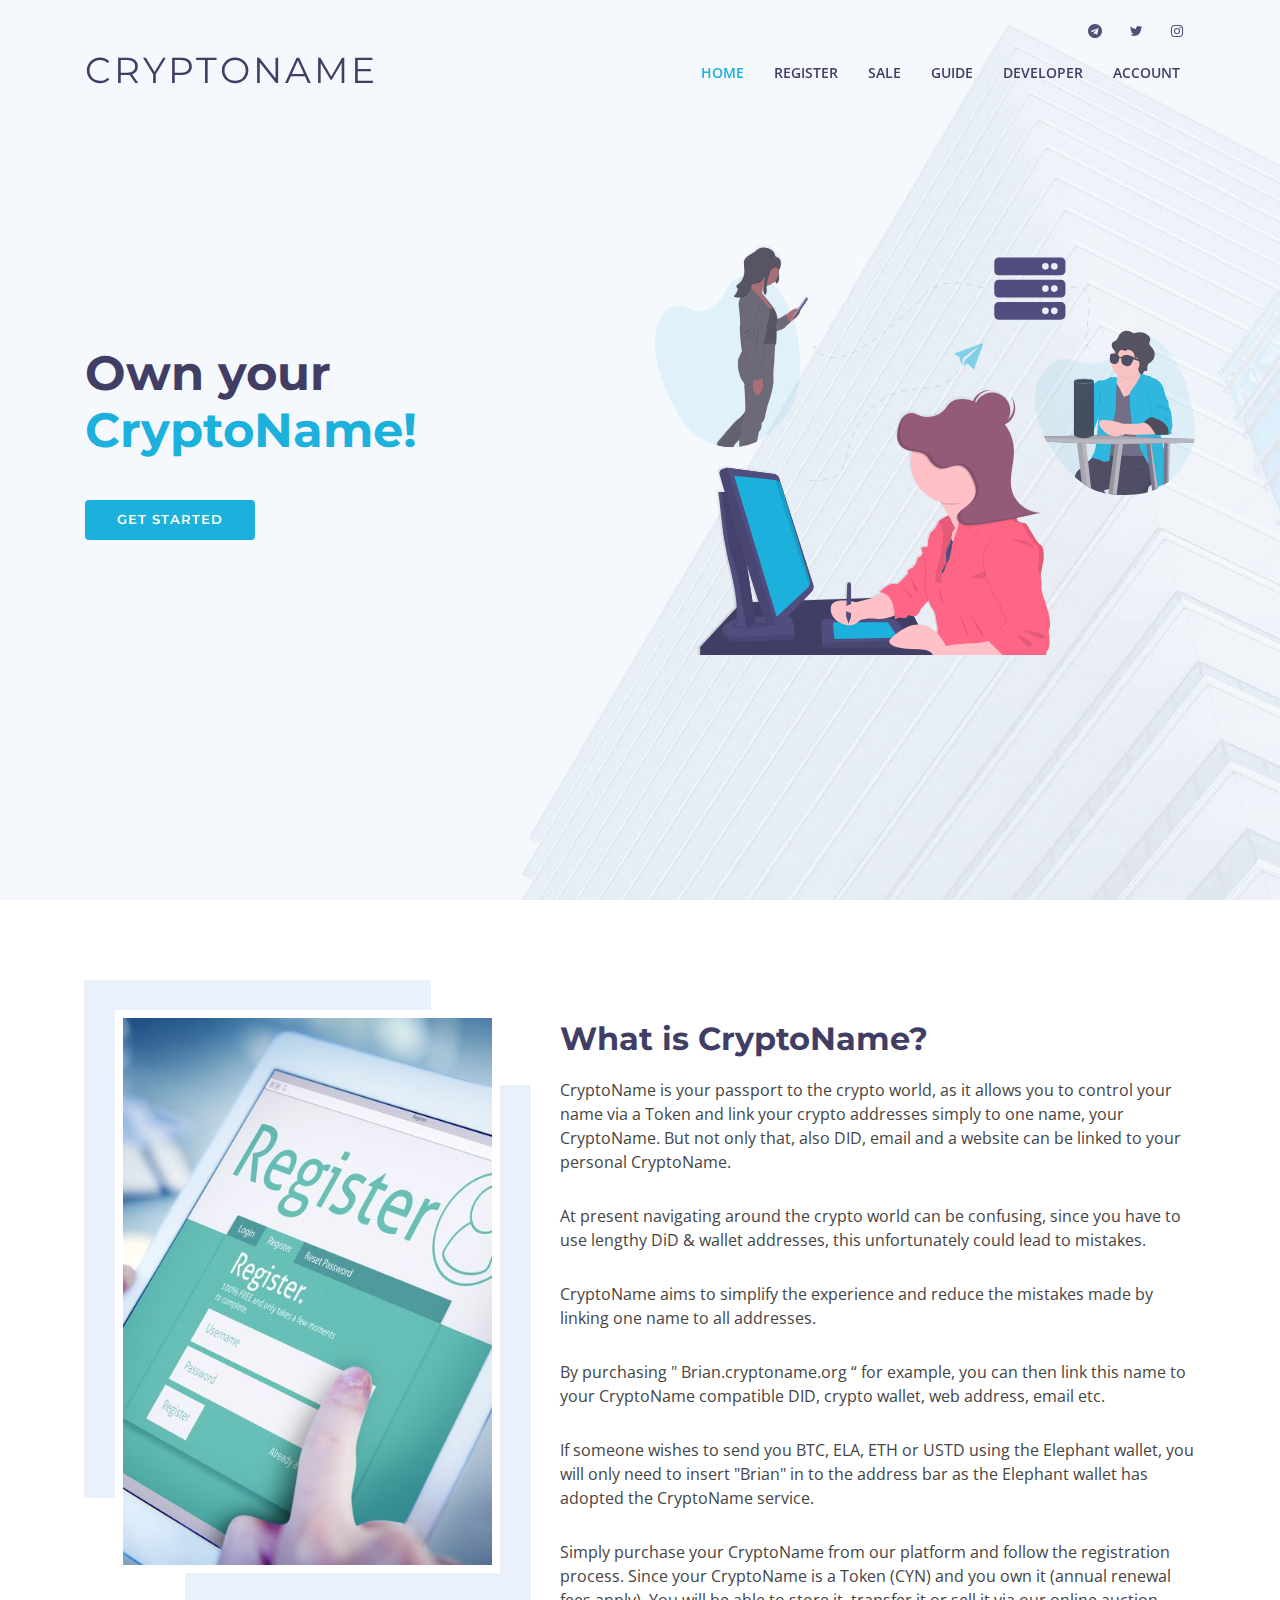
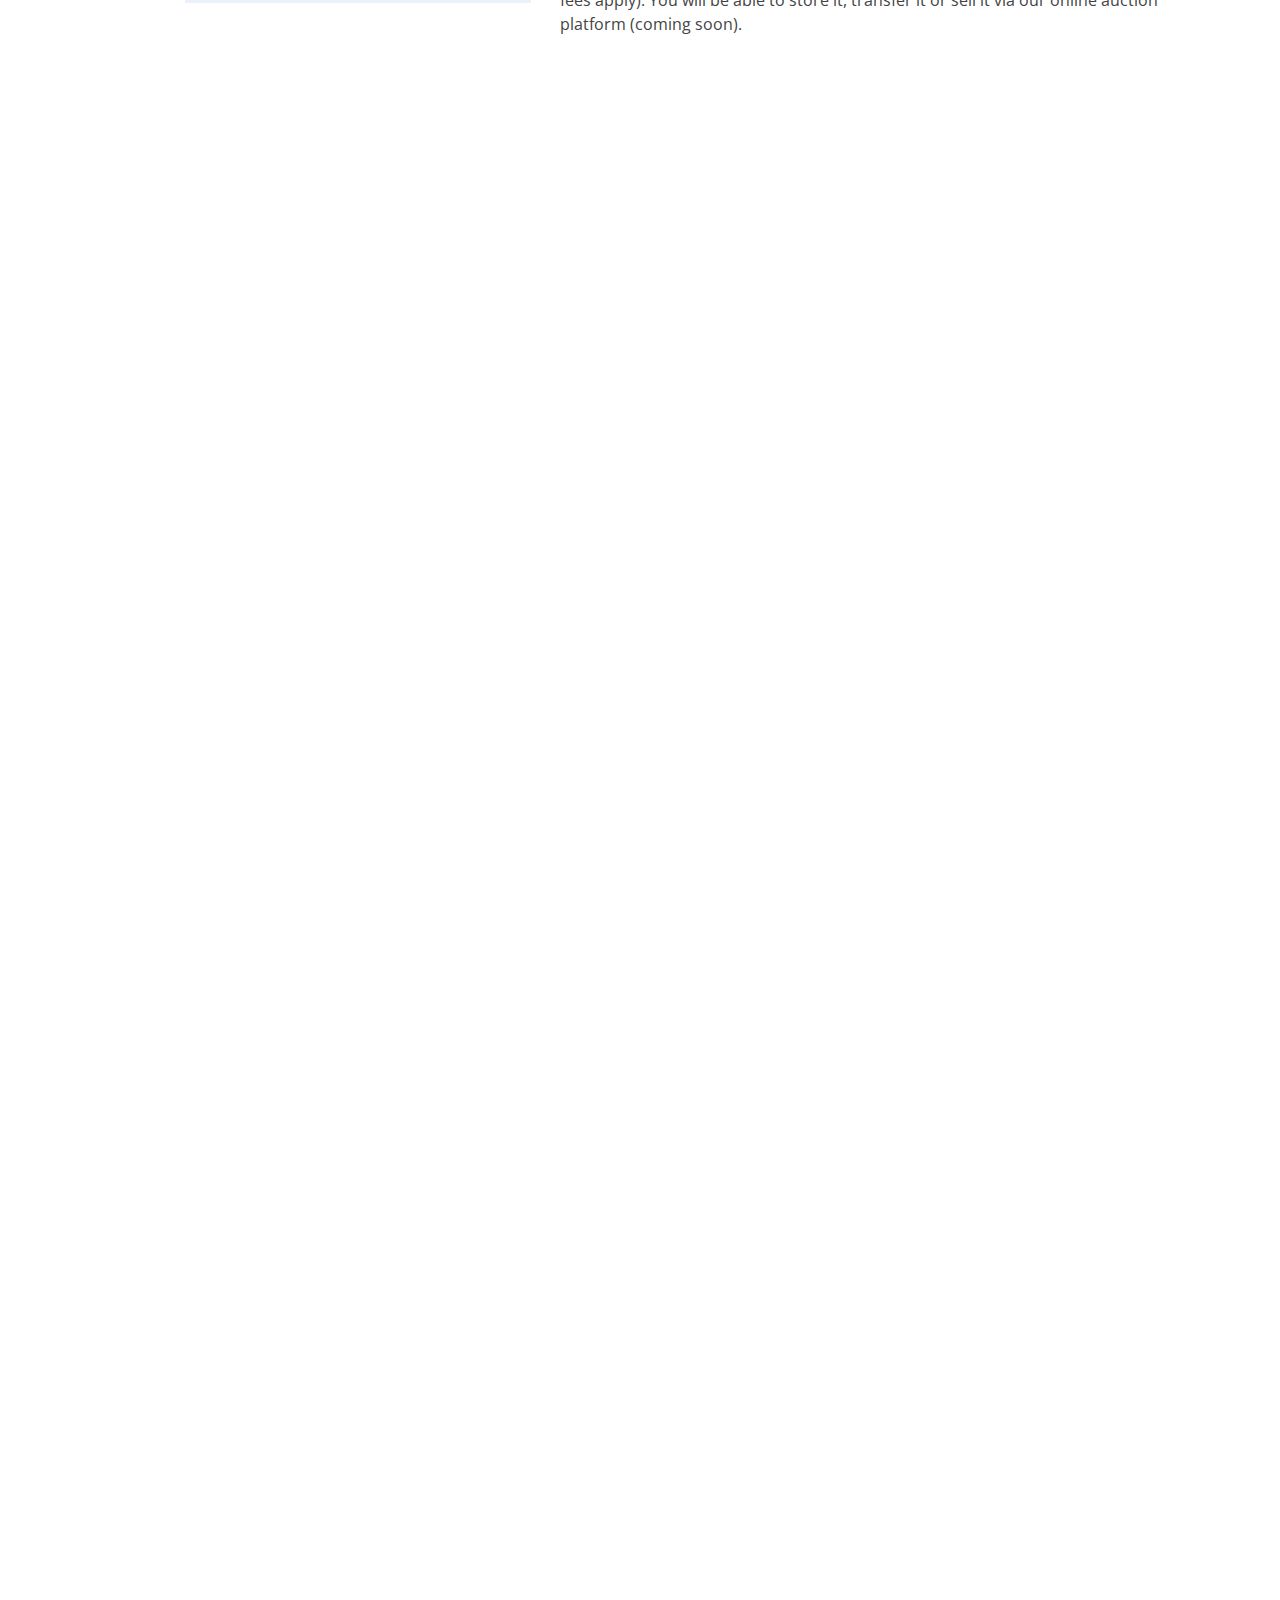
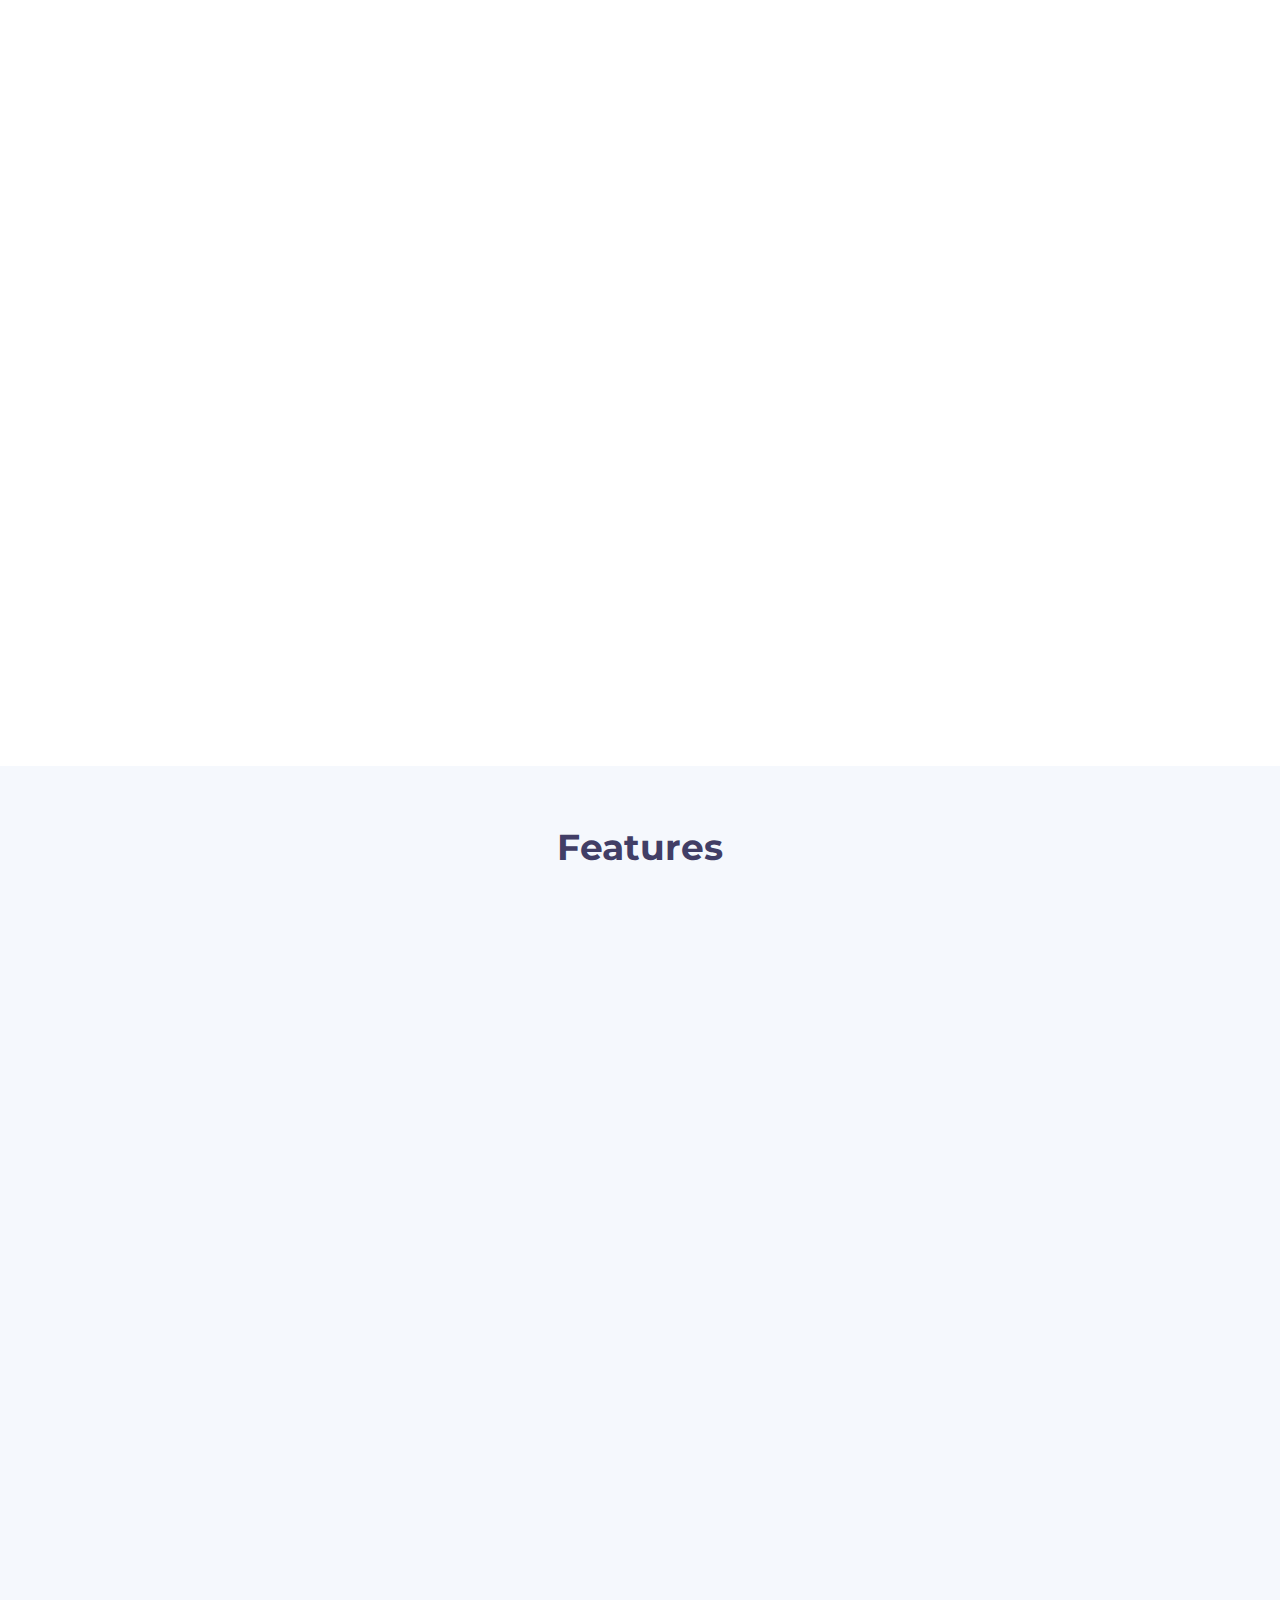
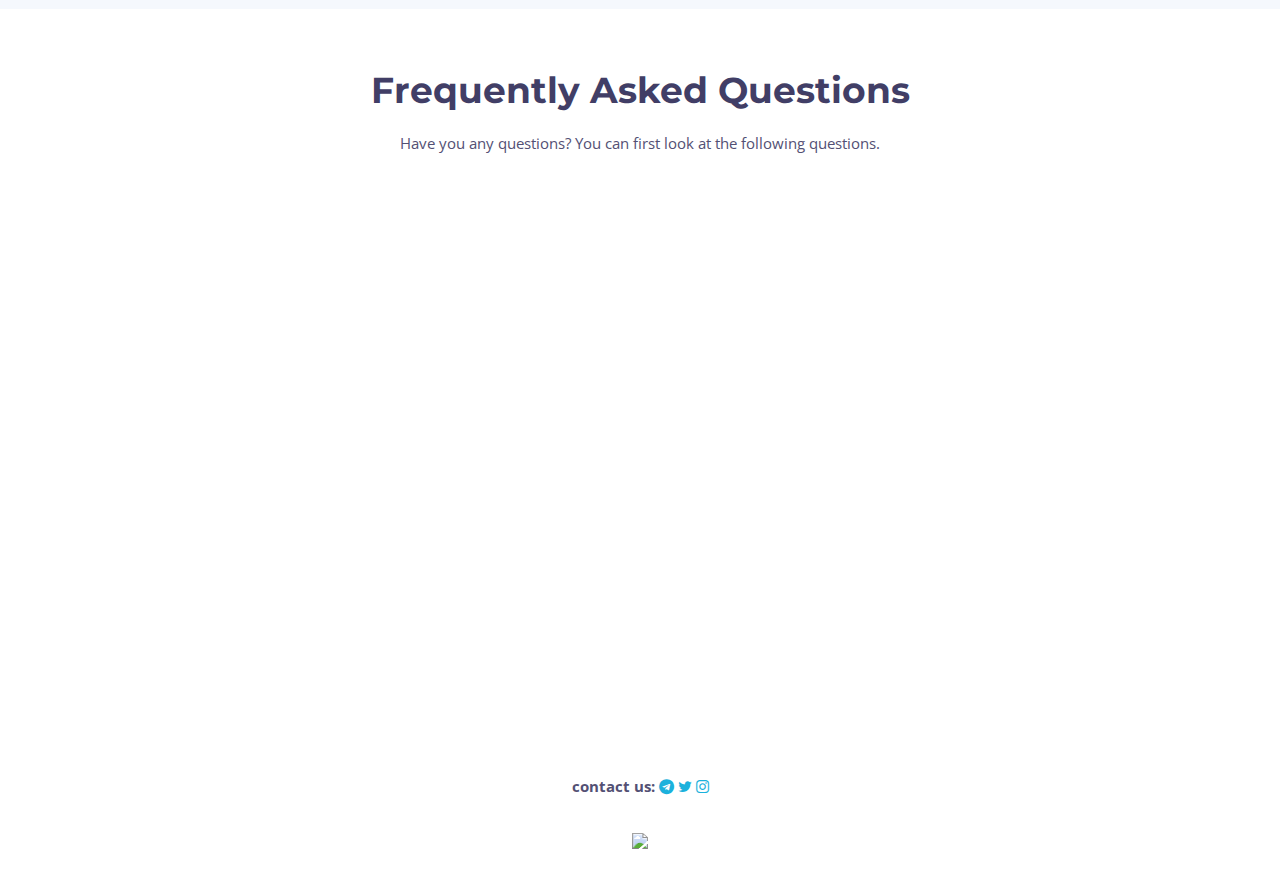
==== index.html @ d9772963 "update" ====
<!DOCTYPE html>
<html lang="en">

<head>
    <meta charset="utf-8">
    <title>CryptoName</title>
    <meta content="width=device-width, initial-scale=1.0" name="viewport">
    <meta content="" name="keywords">
    <meta content="" name="description">

    <!-- Favicons -->
    <link href="img/favicon.png" rel="icon">
    <link href="img/apple-touch-icon.png" rel="apple-touch-icon">

    <!-- Google Fonts -->
    <link href="https://fonts.googleapis.com/css?family=Open+Sans:300,300i,400,400i,500,600,700,700i|Montserrat:300,400,500,600,700" rel="stylesheet">

    <!-- Bootstrap CSS File -->
    <link href="lib/bootstrap/css/bootstrap.min.css" rel="stylesheet">

    <!-- Libraries CSS Files -->
    <link href="lib/font-awesome/css/font-awesome.min.css" rel="stylesheet">
    <link href="lib/animate/animate.min.css" rel="stylesheet">
    <link href="lib/ionicons/css/ionicons.min.css" rel="stylesheet">
    <link href="lib/owlcarousel/assets/owl.carousel.min.css" rel="stylesheet">
    <link href="lib/lightbox/css/lightbox.min.css" rel="stylesheet">

    <!-- Main Stylesheet File -->
    <link href="css/style.css" rel="stylesheet">

</head>

<body>
    <!--==========================
  Header
  ============================-->
    <header id="header">

        <div id="topbar">
            <div class="container">
                <div class="social-links">
                    <a href="https://t.me/CryptoName1" class="Telegram"><i class="fa fa-telegram"></i></a>
                    <a href="https://twitter.com/CryptoName1" class="twitter"><i class="fa fa-twitter"></i></a>
                    <a href="https://www.instagram.com/cryptoname_/?hl=en" class="instagram"><i class="fa fa-instagram"></i></a>
                </div>
            </div>
        </div>

        <div class="container">

            <div class="logo float-left">
                <!-- Uncomment below if you prefer to use an image logo -->
                <h1 class="text-light"><a href="#intro" class="scrollto"><span>CryptoName</span></a></h1>
                <!-- <a href="#header" class="scrollto"><img src="img/logo.png" alt="" class="img-fluid"></a> -->
            </div>

            <nav class="main-nav float-right d-none d-lg-block">
                <ul>
                    <li class="active"><a href="#intro">Home</a></li>
                    <li><a href="./register.html">Register</a></li>
                    <li><a href="./sale.html">Sale</a></li>
                    <!--li><a href="./auction.html">Auction</a></li-->
                    <li><a href="./guide.html">Guide</a></li>
                    <li><a href="./developer.html">Developer</a></li>
                    <li><a href="./account.html">Account</a></li>
                </ul>
            </nav>
            <!-- .main-nav -->

        </div>
    </header>
    <!-- #header -->

    <!--==========================
    Intro Section
  ============================-->
    <section id="intro" class="clearfix">
        <div class="container d-flex h-100">
            <div class="row justify-content-center align-self-center">
                <div class="col-md-6 intro-info order-md-first order-last">
                    <h2> Own your<br> <span> CryptoName!</span></h2>
                    <div>
                        <a href="./register.html" class="btn-get-started scrollto">Get Started</a>
                    </div>
                </div>

                <div class="col-md-6 intro-img order-md-last order-first">
                    <img src="img/intro-img.svg" alt="" class="img-fluid">
                </div>
            </div>

        </div>
    </section>
    <!-- #intro -->

    <main id="main">

        <!--==========================
      About Us Section
    ============================-->
        <section id="about">

            <div class="container">
                <div class="row">

                    <div class="col-lg-5 col-md-6">
                        <div class="about-img">
                            <img src="img/1.png" alt="">
                        </div>
                    </div>

                    <div class="col-lg-7 col-md-6">
                        <div class="about-content">
                            <h2>What is CryptoName?</h2>
                            <p>CryptoName is your passport to the crypto world, as it allows you to control your name via a Token and link your crypto 
addresses simply to one name, your CryptoName. But not only that, also DID, email 
and a website can be linked to your personal CryptoName.
</p>
                            <p>At present navigating around the crypto world can be confusing, since you have to use 
lengthy DiD & wallet addresses, this unfortunately could lead to mistakes.
</p>
                            <p>CryptoName aims to simplify the experience and reduce the mistakes made by linking 
one name to all addresses.
</p>
                            <p>By purchasing " Brian.cryptoname.org “ for example, you can then link this name to your 
CryptoName compatible DID, crypto wallet, web address, email etc.
</p>
                            <p>If someone wishes to send you BTC, ELA, ETH or USTD using the Elephant wallet,
you will only need to insert "Brian" in to the address bar as the 
Elephant wallet has adopted the CryptoName service.
</p>
                            <p>Simply purchase your CryptoName from our platform and follow the registration process. 
Since your CryptoName is a Token (CYN) and you own it (annual renewal fees apply). You will be able to store it, transfer it or sell it via our online auction platform (coming soon).
</p>
                        </div>
                    </div>
                </div>
            </div>

        </section>
        <!-- #about -->

        <!--==========================
      Pricing Section
    ============================-->
        <section id="pricing" class="wow fadeInUp section-bg">

            <div class="container">

                <header class="section-header">
                    <h3>Pricing</h3>
                    <p>The price of a CryptoName Token is not fixed. There are three categories of domain names: Platinum CryptoNames, Golden CryptoNames and Silver CryptoNames. Each category has different prices, see below for details.</p>
                </header>

                <div class="row flex-items-xs-middle flex-items-xs-center">

                    <!-- Basic Plan  -->
                    <div class="col-xs-12 col-lg-4">
                        <div class="card counters">
                            <div class="card-header">
                                <p style="margin:0px;height:100px;"><img src="img/platin.png" style="height:100px;width:100px;"/></p>
                                <!--h3><span class="currency">Reserved</span><span class="period"></span></h3-->
                            </div>
                            <div class="card-block">
                                <h4 class="card-title">
                                    Platinum (Reserved)
                                </h4>
                                <ul class="list-group">
                                    <li class="list-group-item">No more than 2 letters</li>
                                    <li class="list-group-item">  Starting prices will be announced soon</li>
                                    <li class="list-group-item"> Will be sold via our auction platform </li>
                                    <li class="list-group-item">(coming soon)</li>

                                </ul>
                                <a href="./register.html" class="btn">Register</a>
                            </div>

                            <div class="counter col text-center">
                                <span data-toggle="counter-up">1296</span>
                                <p>2 letters</p>
                            </div>
                        </div>
                    </div>

                    <!-- Regular Plan  -->
                    <div class="col-xs-12 col-lg-4">
                        <div class="card counters">
                            <div class="card-header">
                                <p style="margin:0px;height:100px;"><img src="img/golden.png" style="height:100px;width:100px;"/></p>
                                <!--h3><span class="currency"></span>10+<span class="period">ELA</span></h3-->
                            </div>
                            <div class="card-block">
                                <h4 class="card-title">
                                    Golden
                                </h4>
                                <ul class="list-group">
                                    <li class="list-group-item">3 letters</li>
                                    <li class="list-group-item">Starting at 10 ELA</li>
                                  
                                    <li class="list-group-item">Price increases by 0.01 ELA until 30 ELA

</li>
 <li class="list-group-item">At 30 ELA it decreases by 0.01% back to 10 ELA 
</li>
                                    
                                </ul>
                                <a href="./register.html" class="btn">Register</a>
                            </div>
                            <div class="counter col text-center">
                                <span data-toggle="counter-up">46656</span>
                                <p>3 letters</p>
                            </div>
                        </div>
                    </div>

                    <!-- Premium Plan  -->
                    <div class="col-xs-12 col-lg-4">
                        <div class="card counters">
                            <div class="card-header">
                                <p style="margin:0px;height:100px;"><img src="img/silver.png" style="height:100px;width:100px;"/></p>
                                <!--h3><span class="currency"></span>2+<span class="period">ELA</span></h3-->
                            </div>
                            <div class="card-block">
                                <h4 class="card-title">
                                    Silver
                                </h4>
                                <ul class="list-group">
                                    <li class="list-group-item">4 and more letters</li>
                                    <li class="list-group-item">Starting at 2 ELA</li>
                                    <li class="list-group-item">Price increases by 0.001 ELA until 6 ELA </li>
                                    <li class="list-group-item">At 6 ELA it decreases by 0.01% back to 2 ELA</li>
                                </ul>
                                <a href="./register.html" class="btn">Register</a>
                            </div>
                            <div class="counter col text-center">
                                <span data-toggle="counter-up">99999999</span>
                                <p>4 or more letters</p>
                            </div>

                        </div>
                    </div>

                </div>
            </div>

        </section>



        <!--==========================
      Why Us Section
    ============================-->
        <section id="why-us" class="wow fadeIn">

            <div class="container-fluid">

                <header class="section-header">
                </header>
                <header class="section-header">
                    <h3>How to get your CryptoName?</h3>
                    <p>To get your CryptoName you will need only three things: An Elephant wallet, a MetaMask wallet and some ELA/ETHSC.</p>
                </header>

                <div class="row">

                    <div class="col-lg-6">
                        <div class="why-us-img">
                            <img src="img/2.png" alt="" class="img-fluid">
                        </div>
                    </div>

                    <div class="col-lg-6">
                        <div class="why-us-content">

                            <div class="features wow bounceInUp clearfix">
                                <i class="fa" style="color: #f058dc;">-1-</i>
                                <h4>Prepare your MetaMask wallet</h4>
                                <p>This step requires importing the Elephant wallet mnemonics into MetaMask in order to set up the Elastos Ethereum sidechain. You can follow the walkthrough <a href="#">here</a>.</p>
                            </div>

                            <div class="features wow bounceInUp clearfix">
                                <i class="fa" style="color: #ffb774;">-2-</i>
                                <h4>Register your CryptoName</h4>
                                <p>Open the register page to register your name and purchase your name.</p>
                            </div>

                            <div class="features wow bounceInUp clearfix">
                                <i class="fa" style="color: #589af1;">-3-</i>
                                <h4>Setup your CryptoName domain</h4>
                                <p>Fill in the necessary information and submit, it will take you less than a minute.</p>
                            </div>

                        </div>

                    </div>

                </div>

            </div>

        </section>

        <!--==========================
      Features Section
    ============================-->
        <section id="features">
            <div class="container">

               <!-- <div class="row feature-item">
                    <div class="col-lg-6 wow fadeInUp">
                        <img src="img/features-1.svg" class="img-fluid" alt="">
                    </div>
                    <div class="col-lg-6 wow fadeInUp pt-5 pt-lg-0">
                        <h4>Send crypto assets via name</h4>
                        <p>
                            Anyone can send btc, eth, ela and usdt to you via your name in Elephant Wallet(1.99 or later version)
                        </p>
                        <p>
                            Your friends can enter your name in the address field of the sending page of the elephant wallet.
                        </p>
                    </div>
                </div>-->

                <div class="row feature-item mt-5 pt-5">
                    <div class="col-lg-6 wow fadeInUp order-1 order-lg-2">
                        <img src="img/features-2.svg" class="img-fluid" alt="">
                    </div>

                    <div class="col-lg-6 wow fadeInUp pt-4 pt-lg-0 order-2 order-lg-1">
                        <h4>View and check your domain home page</h4>
                        <p>
                            You can share your personal homepage https://YourName.cryptoname.org to your friends, and they can view your personal information here.
                        </p>
                        <p>
                            Anyone who knows your name can also open this page directly to view your information.
                        </p>
                        <p>
                            Others can also directly click on the send button on this page to transfer money to you.
                        </p>
                    </div>

                </div>

            </div>
        </section>


        <!--==========================
      Services Section
    ============================-->
        <section id="services" class="section-bg">
            <div class="container">

                <header class="section-header">
                    <h3>Features</h3>
                    <p></p>
                </header>

                <div class="row">

                    <div class="col-md-6 col-lg-4 wow bounceInUp" data-wow-duration="1.4s">
                        <div class="box">
                            <div class="icon" style="background: #fceef3;"><i class="ion-ios-analytics-outline" style="color: #ff689b;"></i></div>
                            <h4 class="title"><a href="">You are the real owner</a></h4>
                            <p class="description">With proof of ownership based on the blockchain token, no one can take away ownership of your CryptoName.</p>
                        </div>
                    </div>
                    <div class="col-md-6 col-lg-4 wow bounceInUp" data-wow-duration="1.4s">
                        <div class="box">
                            <div class="icon" style="background: #fff0da;"><i class="ion-ios-bookmarks-outline" style="color: #e98e06;"></i></div>
                            <h4 class="title"><a href="">Based on Smart Contracts</a></h4>
                            <p class="description">Based on the Elastos Ethereum Sidechain allow the users to buy or resale their CryptoNames.</p>
                        </div>
                    </div>

                    <div class="col-md-6 col-lg-4 wow bounceInUp" data-wow-delay="0.1s" data-wow-duration="1.4s">
                        <div class="box">
                            <div class="icon" style="background: #e6fdfc;"><i class="ion-ios-paper-outline" style="color: #3fcdc7;"></i></div>
                            <h4 class="title"><a href="">Human friendly names</a></h4>
                            <p class="description">Once registered, there is no need to use the long confusing hash address, simply give the sender your CryptoName.</p>
                        </div>
                    </div>
                    <div class="col-md-6 col-lg-4 wow bounceInUp" data-wow-delay="0.1s" data-wow-duration="1.4s">
                        <div class="box">
                            <div class="icon" style="background: #eafde7;"><i class="ion-ios-speedometer-outline" style="color:#41cf2e;"></i></div>
                            <h4 class="title"><a href="">Anonymous</a></h4>
                            <p class="description">To purchase a CryptoName, you do not need to give any personal information. It is completely anonymous.</p>
                        </div>
                    </div>

                    <div class="col-md-6 col-lg-4 wow bounceInUp" data-wow-delay="0.2s" data-wow-duration="1.4s">
                        <div class="box">
                            <div class="icon" style="background: #e1eeff;"><i class="ion-ios-world-outline" style="color: #2282ff;"></i></div>
                            <h4 class="title"><a href="">Transferable</a></h4>
                            <p class="description">Once you own your CryptoName, it is your asset. You are free to give and to sell to anyone that you choose.</p>
                        </div>
                    </div>
                    <div class="col-md-6 col-lg-4 wow bounceInUp" data-wow-delay="0.2s" data-wow-duration="1.4s">
                        <div class="box">
                            <div class="icon" style="background: #ecebff;"><i class="ion-ios-clock-outline" style="color: #8660fe;"></i></div>
                            <h4 class="title"><a href="">Self-Sovereignty</a></h4>
                            <p class="description">You have undisputed authority over your CryptoName, which means it can't be controlled by others or proxied.</p>
                        </div>
                    </div>

                </div>

            </div>
        </section>
        <!-- #services -->

        <!-- #about -->




        <!--==========================
      Frequently Asked Questions Section
    ============================-->
        <section id="faq">
            <div class="container">
                <header class="section-header">
                    <h3>Frequently Asked Questions</h3>
                    <p>Have you any questions? You can first look at the following questions.</p>
                </header>

                <ul id="faq-list" class="wow fadeInUp">
                    <li>
                        <a data-toggle="collapse" class="collapsed faqa" href="#faq1">Which wallets can I use to send/receive CryptoName's?<i class="ion-android-remove"></i></a>
                        <div id="faq1" class="collapse" data-parent="#faq-list">
                            <p>
                                At present the only wallet you can use is the Elaphant Wallet. Although we hope other wallets will adopt the CryptoName tech, as we think it will aid adoption.
                            </p>
                        </div>
                    </li>

                    <li>
                        <a data-toggle="collapse" href="#faq2" class="collapsed faqa">Which tokens can I transfer using a CryptoName?<i class="ion-android-remove"></i></a>
                        <div id="faq2" class="collapse" data-parent="#faq-list">
                            <p>
                                BTC, ETH, ELA and ERC-20
                            </p>
                        </div>
                    </li>

                    <li>
                        <a data-toggle="collapse" href="#faq3" class="collapsed faqa">How long do I own my CryptoName's for?<i class="ion-android-remove"></i></a>
                        <div id="faq3" class="collapse" data-parent="#faq-list">
                            <p>
                                Providing you pay the annual renewal fee, you will own it forever.
                            </p>
                        </div>
                    </li>

                    <li>
                        <a data-toggle="collapse" href="#faq4" class="collapsed faqa">How many CryptoName's can one person own?<i class="ion-android-remove"></i></a>
                        <div id="faq4" class="collapse" data-parent="#faq-list">
                            <p>
                                You are free to purchase as many CryptoName's as you like.
                            </p>
                        </div>
                    </li>

                    <li>
                        <a data-toggle="collapse" href="#faq5" class="collapsed faqa">Where can I sell my CryptoName?<i class="ion-android-remove"></i></a>
                        <div id="faq5" class="collapse" data-parent="#faq-list">
                            <p>
                                The CryptoName trading platform is in production, we will give an update when its complete. For updates please join our <a href="https://t.me/CryptoName1">Telegram</a>, <a href="https://twitter.com/CryptoName1">Twitter</a> & <a href="https://www.instagram.com/cryptoname_/?hl=en">Instagram channels</a>.
                            </p>
                        </div>
                    </li>

                    <li>
                        <a data-toggle="collapse" href="#faq6" class="collapsed faqa">Where can I keep up to date with CryptoName's progression?<i class="ion-android-remove"></i></a>
                        <div id="faq6" class="collapse" data-parent="#faq-list">
                            <p>
                                You can follow us on our <a href="https://t.me/CryptoName1">Telegram</a>, <a href="https://twitter.com/CryptoName1">Twitter</a> & <a href="https://www.instagram.com/cryptoname_/?hl=en">Instagram channels</a>.
                            </p>
                        </div>
                    </li>

                    <li>
                        <a data-toggle="collapse" href="#faq6" class="collapsed faqa">How safe is it port my elephant wallet to metamask using my mnemonic phrase.<i class="ion-android-remove"></i></a>
                        <div id="faq6" class="collapse" data-parent="#faq-list">
                            <p>
                                It is totally safe as the page is a local page, it doesn't need a network.You can open it and close the network, then enter your mnemonics  and then close it. Then you can reopen the network.
                            </p>
                        </div>
                    </li>

                </ul>

            </div>
        </section>
        <!-- #faq -->

    </main>

    <!--==========================
    Footer
  ============================-->
    <footer id="footer" class="section-bg">

        <div class="container">

            <div class="copyright">
                <b>contact us:</b>
                    <a href="https://t.me/CryptoName1" class="Telegram"><i class="fa fa-telegram"></i></a>
                    <a href="https://twitter.com/CryptoName1" class="twitter"><i class="fa fa-twitter"></i></a>
                    <a href="https://www.instagram.com/cryptoname_/?hl=en" class="instagram"><i class="fa fa-instagram"></i></a>

                
                
            </div>
            <div class="copyright">
                <div style="color:#7B7B7B">
                    <img src="img/logo.png" style="height:32px">
                </div>
            </div>
        </div>
    </footer>
    <!-- #footer -->

    <a href="#" class="back-to-top"><i class="fa fa-chevron-up"></i></a>

    <!-- Uncomment below i you want to use a preloader -->
    <!-- <div id="preloader"></div> -->

    <!-- JavaScript Libraries -->
    <script src="lib/jquery/jquery.min.js"></script>
    <script src="lib/jquery/jquery-migrate.min.js"></script>
    <script src="lib/bootstrap/js/bootstrap.bundle.min.js"></script>
    <script src="lib/easing/easing.min.js"></script>
    <script src="lib/mobile-nav/mobile-nav.js"></script>
    <script src="lib/wow/wow.min.js"></script>
    <script src="lib/waypoints/waypoints.min.js"></script>
    <script src="lib/counterup/counterup.min.js"></script>
    <script src="lib/owlcarousel/owl.carousel.min.js"></script>
    <script src="lib/isotope/isotope.pkgd.min.js"></script>
    <script src="lib/lightbox/js/lightbox.min.js"></script>
    <!-- Contact Form JavaScript File -->
    <script src="contactform/contactform.js"></script>

    <!-- Template Main Javascript File -->
    <script src="js/main.js"></script>

</body>

</html>
---- css/style.css ----
/*--------------------------------------------------------------
# General
--------------------------------------------------------------*/

body {
    background: #fff;
    color: #444;
    font-family: "Open Sans", sans-serif;
}

a {
    color: #1bb1dc;
    transition: 0.5s;
}

a:hover,
a:active,
a:focus {
    color: #0a98c0;
    outline: none;
    text-decoration: none;
}

p {
    padding: 0;
    margin: 0 0 30px 0;
}

h1,
h2,
h3,
h4,
h5,
h6 {
    font-family: "Montserrat", sans-serif;
    font-weight: 400;
    margin: 0 0 20px 0;
    padding: 0;
}


/* Back to top button */

.back-to-top {
    position: fixed;
    display: none;
    background: #1bb1dc;
    color: #fff;
    width: 44px;
    height: 44px;
    text-align: center;
    line-height: 1;
    font-size: 16px;
    border-radius: 50%;
    right: 15px;
    bottom: 15px;
    transition: background 0.5s;
    z-index: 11;
}

.back-to-top i {
    padding-top: 12px;
    color: #fff;
}


/* Prelaoder */

#preloader {
    position: fixed;
    top: 0;
    left: 0;
    right: 0;
    bottom: 0;
    z-index: 9999;
    overflow: hidden;
    background: #fff;
}

#preloader:before {
    content: "";
    position: fixed;
    top: calc(50% - 30px);
    left: calc(50% - 30px);
    border: 6px solid #f2f2f2;
    border-top: 6px solid #1bb1dc;
    border-radius: 50%;
    width: 60px;
    height: 60px;
    -webkit-animation: animate-preloader 1s linear infinite;
    animation: animate-preloader 1s linear infinite;
}

@-webkit-keyframes animate-preloader {
    0% {
        -webkit-transform: rotate(0deg);
        transform: rotate(0deg);
    }
    100% {
        -webkit-transform: rotate(360deg);
        transform: rotate(360deg);
    }
}

@keyframes animate-preloader {
    0% {
        -webkit-transform: rotate(0deg);
        transform: rotate(0deg);
    }
    100% {
        -webkit-transform: rotate(360deg);
        transform: rotate(360deg);
    }
}

.tlinks {
    text-indent: -9999px;
    height: 0;
    line-height: 0;
    font-size: 0;
    overflow: hidden;
}


/*--------------------------------------------------------------
# Top Bar
--------------------------------------------------------------*/

#topbar {
    padding: 0 0 10px 0;
    font-size: 14px;
    transition: all 0.5s;
}

#topbar .social-links {
    text-align: right;
}

#topbar .social-links a {
    color: #535074;
    padding: 4px 12px;
    display: inline-block;
    line-height: 1px;
}

#topbar .social-links a:hover {
    color: #1bb1dc;
}

#topbar .social-links a:first-child {
    border-left: 0;
}


/*--------------------------------------------------------------
# Header
--------------------------------------------------------------*/

#header {
    height: 110px;
    transition: all 0.5s;
    z-index: 997;
    transition: all 0.5s;
    padding: 20px 0;
    position: fixed;
    left: 0;
    top: 0;
    right: 0;
    transition: all 0.5s;
    z-index: 997;
}

#header.header-scrolled,
#header.header-pages {
    height: 70px;
    padding: 15px 0;
    background-color: #fff;
    box-shadow: 0px 0px 30px rgba(127, 137, 161, 0.3);
}

#header.header-scrolled #topbar,
#header.header-pages #topbar {
    display: none;
}

#header .logo h1 {
    font-size: 36px;
    margin: 0;
    padding: 0;
    line-height: 1;
    font-weight: 400;
    letter-spacing: 3px;
    text-transform: uppercase;
}

#header .logo h1 a,
#header .logo h1 a:hover {
    color: #413e66;
    text-decoration: none;
}

#header .logo img {
    padding: 0;
    margin: 7px 0;
    max-height: 26px;
}

.main-pages {
    margin-top: 60px;
}


/*--------------------------------------------------------------
# Intro Section
--------------------------------------------------------------*/

#intro {
    width: 100%;
    height: 100vh;
    position: relative;
    background: #f5f8fd url("../img/intro-bg.jpg") center top no-repeat;
    background-size: cover;
}

#intro .intro-info h2 {
    color: #413e66;
    margin-bottom: 40px;
    font-size: 48px;
    font-weight: 700;
}

#intro .intro-info h2 span {
    color: #1bb1dc;
}

#intro .intro-info .btn-get-started,
#intro .intro-info .btn-services {
    font-family: "Montserrat", sans-serif;
    font-size: 13px;
    font-weight: 600;
    text-transform: uppercase;
    letter-spacing: 1px;
    display: inline-block;
    padding: 10px 32px;
    border-radius: 4px;
    transition: 0.5s;
    color: #fff;
    background: #1bb1dc;
    color: #fff;
}

#intro .intro-info .btn-get-started:hover,
#intro .intro-info .btn-services:hover {
    background: #0a98c0;
}


/*--------------------------------------------------------------
# Navigation Menu
--------------------------------------------------------------*/


/* Desktop Navigation */

.main-nav {
    /* Drop Down */
    /* Deep Drop Down */
}

.main-nav,
.main-nav * {
    margin: 0;
    padding: 0;
    list-style: none;
}

.main-nav>ul>li {
    position: relative;
    white-space: nowrap;
    float: left;
}

.main-nav a {
    display: block;
    position: relative;
    color: #413e66;
    padding: 10px 15px;
    transition: 0.3s;
    font-size: 14px;
    font-family: "Open Sans", sans-serif;
    text-transform: uppercase;
    font-weight: 600;
}

.main-nav a:hover,
.main-nav .active>a,
.main-nav li:hover>a {
    color: #1bb1dc;
    text-decoration: none;
}

.main-nav .drop-down ul {
    display: block;
    position: absolute;
    left: 0;
    top: calc(100% - 30px);
    z-index: 99;
    opacity: 0;
    visibility: hidden;
    padding: 10px 0;
    background: #fff;
    box-shadow: 0px 0px 30px rgba(127, 137, 161, 0.25);
    transition: ease all 0.3s;
}

.main-nav .drop-down:hover>ul {
    opacity: 1;
    top: 100%;
    visibility: visible;
}

.main-nav .drop-down li {
    min-width: 180px;
    position: relative;
}

.main-nav .drop-down ul a {
    padding: 10px 20px;
    font-size: 14px;
    font-weight: 500;
    text-transform: none;
    color: #065e77;
}

.main-nav .drop-down ul a:hover,
.main-nav .drop-down ul .active>a,
.main-nav .drop-down ul li:hover>a {
    color: #1bb1dc;
}

.main-nav .drop-down>a:after {
    content: "\f107";
    font-family: FontAwesome;
    padding-left: 10px;
}

.main-nav .drop-down .drop-down ul {
    top: 0;
    left: calc(100% - 30px);
}

.main-nav .drop-down .drop-down:hover>ul {
    opacity: 1;
    top: 0;
    left: 100%;
}

.main-nav .drop-down .drop-down>a {
    padding-right: 35px;
}

.main-nav .drop-down .drop-down>a:after {
    content: "\f105";
    position: absolute;
    right: 15px;
}


/* Mobile Navigation */

.mobile-nav {
    position: fixed;
    top: 0;
    bottom: 0;
    z-index: 9999;
    overflow-y: auto;
    left: -260px;
    width: 260px;
    padding-top: 18px;
    background: rgba(40, 38, 70, 0.8);
    transition: 0.4s;
}

.mobile-nav * {
    margin: 0;
    padding: 0;
    list-style: none;
}

.mobile-nav a {
    display: block;
    position: relative;
    color: #fff;
    padding: 10px 20px;
    font-weight: 500;
}

.mobile-nav a:hover,
.mobile-nav .active>a,
.mobile-nav li:hover>a {
    color: #8dc2fa;
    text-decoration: none;
}

.mobile-nav .drop-down>a:after {
    content: "\f078";
    font-family: FontAwesome;
    padding-left: 10px;
    position: absolute;
    right: 15px;
}

.mobile-nav .active.drop-down>a:after {
    content: "\f077";
}

.mobile-nav .drop-down>a {
    padding-right: 35px;
}

.mobile-nav .drop-down ul {
    display: none;
    overflow: hidden;
}

.mobile-nav .drop-down li {
    padding-left: 20px;
}

.mobile-nav-toggle {
    position: fixed;
    right: 0;
    top: 0;
    z-index: 9998;
    border: 0;
    background: none;
    font-size: 24px;
    transition: all 0.4s;
    outline: none !important;
    line-height: 1;
    cursor: pointer;
    text-align: right;
}

.mobile-nav-toggle i {
    margin: 18px 18px 0 0;
    color: #065e77;
}

.mobile-nav-overly {
    width: 100%;
    height: 100%;
    z-index: 9997;
    top: 0;
    left: 0;
    position: fixed;
    background: rgba(40, 38, 70, 0.8);
    overflow: hidden;
    display: none;
}

.mobile-nav-active {
    overflow: hidden;
}

.mobile-nav-active .mobile-nav {
    left: 0;
}

.mobile-nav-active .mobile-nav-toggle i {
    color: #fff;
}


/*--------------------------------------------------------------
# Sections
--------------------------------------------------------------*/


/* Sections Header
--------------------------------*/

.section-header h3 {
    font-size: 36px;
    color: #413e66;
    text-align: center;
    font-weight: 700;
    position: relative;
    font-family: "Montserrat", sans-serif;
}

.section-header p {
    text-align: center;
    margin: auto;
    font-size: 15px;
    padding-bottom: 60px;
    color: #535074;
    width: 50%;
}


/* Section with background
--------------------------------*/

.section-bg {
    background: #f5f8fd;
}


/* About Us Section
--------------------------------*/

#about {
    padding: 80px 0;
}

#about .about-content {
    padding-top: 40px;
}

#about .about-content h2 {
    color: #413e66;
    font-family: "Montserrat", sans-serif;
    font-weight: 700;
}

#about .about-content h3 {
    color: #696592;
    font-weight: 400;
    font-size: 22px;
    font-style: italic;
}

#about .about-content ul {
    list-style: none;
    padding: 0;
}

#about .about-content ul li {
    padding-bottom: 10px;
}

#about .about-content ul li i {
    font-size: 20px;
    padding-right: 4px;
    color: #1bb1dc;
}

#about .about-img {
    position: relative;
    margin: 30px 30px 30px 30px;
}

#about .about-img img {
    width: 100%;
    border: 8px solid #fff;
    transition: .5s;
}

#about .about-img img:hover {
    width: 100%;
    -webkit-transform: scale(1.03);
    transform: scale(1.03);
}

#about .about-img::before {
    position: absolute;
    left: -31px;
    top: -30px;
    width: 90%;
    height: 92%;
    z-index: -1;
    content: '';
    background-color: #ebf1fa;
    transition: .5s;
}

#about .about-img::after {
    position: absolute;
    right: -31px;
    bottom: -30px;
    width: 90%;
    height: 92%;
    z-index: -1;
    content: '';
    background-color: #ebf1fa;
    transition: .5s;
}


/* Services Section
--------------------------------*/

#services {
    padding: 60px 0 40px 0;
}

#services .box {
    padding: 30px;
    position: relative;
    overflow: hidden;
    border-radius: 10px;
    margin: 0 10px 40px 10px;
    background: #fff;
    box-shadow: 0 10px 29px 0 rgba(68, 88, 144, 0.1);
    transition: all 0.3s ease-in-out;
    text-align: center;
}

#services .box:hover {
    -webkit-transform: scale(1.1);
    transform: scale(1.1);
}

#services .icon {
    margin: 0 auto 15px auto;
    padding-top: 12px;
    display: inline-block;
    text-align: center;
    border-radius: 50%;
    width: 60px;
    height: 60px;
}

#services .icon i {
    font-size: 36px;
    line-height: 1;
}

#services .title {
    font-weight: 700;
    margin-bottom: 15px;
    font-size: 18px;
}

#services .title a {
    color: #111;
}

#services .box:hover .title a {
    color: #1bb1dc;
}

#services .description {
    font-size: 14px;
    line-height: 28px;
    margin-bottom: 0;
    text-align: left;
}


/* Why Us Section
--------------------------------*/

#why-us {
    padding: 60px 0;
}

#why-us .why-us-content .features {
    margin: 0 0 15px 0;
    padding: 0;
    transition: 0.3s ease-in-out;
}

#why-us .why-us-content .features i {
    font-size: 36px;
    float: left;
}

#why-us .why-us-content .features h4 {
    font-size: 24px;
    font-weight: 600;
    margin-left: 56px;
    color: #413e66;
    margin-bottom: 5px;
}

#why-us .why-us-content .features p {
    font-size: 16px;
    margin-left: 56px;
    color: #555186;
}

#why-us .counters {
    padding-top: 40px;
}

#why-us .counters span {
    font-family: "Montserrat", sans-serif;
    font-weight: bold;
    font-size: 48px;
    display: block;
    color: #555186;
}

#why-us .counters p {
    padding: 0;
    margin: 0 0 20px 0;
    font-family: "Montserrat", sans-serif;
    font-size: 14px;
    color: #8a87b6;
}

.counter {
    margin: 30px 0 0 0;
}

.counters span {
    font-family: "Montserrat", sans-serif;
    font-weight: bold;
    font-size: 48px;
    display: block;
    color: #555186;
}

.counters p {
    padding: 0;
    margin: 0 0 20px 0;
    font-family: "Montserrat", sans-serif;
    font-size: 14px;
    color: #8a87b6;
}


/* Call To Action Section
--------------------------------*/

#call-to-action {
    background: #2d2b46;
    background-size: cover;
    padding: 40px 0;
}

#call-to-action .cta-title {
    color: #fff;
    font-size: 28px;
    font-weight: 700;
}

#call-to-action .cta-text {
    color: #fff;
}

#call-to-action .cta-btn {
    font-family: "Montserrat", sans-serif;
    font-weight: 700;
    font-size: 16px;
    letter-spacing: 1px;
    display: inline-block;
    padding: 8px 26px;
    border-radius: 3px;
    transition: 0.5s;
    margin: 10px;
    border: 3px solid #fff;
    color: #fff;
}

#call-to-action .cta-btn:hover {
    background: #1bb1dc;
    border: 3px solid #1bb1dc;
}


/* Features Section
--------------------------------*/

#features {
    padding: 80px 0;
}

#features h4 {
    font-weight: 600;
    font-size: 24px;
}


/* Portfolio Section
--------------------------------*/

#portfolio {
    padding: 60px 0;
}

#portfolio #portfolio-flters {
    padding: 0;
    margin: 5px 0 35px 0;
    list-style: none;
    text-align: center;
}

#portfolio #portfolio-flters li {
    cursor: pointer;
    margin: 15px 15px 15px 0;
    display: inline-block;
    padding: 6px 10px;
    font-size: 16px;
    line-height: 20px;
    color: #413e66;
    margin-bottom: 5px;
    transition: all 0.3s ease-in-out;
}

#portfolio #portfolio-flters li:hover,
#portfolio #portfolio-flters li.filter-active {
    color: #1bb1dc;
}

#portfolio #portfolio-flters li:last-child {
    margin-right: 0;
}

#portfolio .portfolio-item {
    position: relative;
    overflow: hidden;
    margin-bottom: 30px;
}

#portfolio .portfolio-item .portfolio-wrap {
    overflow: hidden;
    position: relative;
    margin: 0;
}

#portfolio .portfolio-item .portfolio-wrap:hover img {
    opacity: 0.4;
    transition: 0.3s;
}

#portfolio .portfolio-item .portfolio-wrap .portfolio-info {
    position: absolute;
    top: 0;
    right: 0;
    bottom: 0;
    left: 0;
    display: -webkit-box;
    display: -webkit-flex;
    display: -ms-flexbox;
    display: flex;
    -webkit-box-pack: center;
    -webkit-justify-content: center;
    -ms-flex-pack: center;
    justify-content: center;
    -webkit-box-align: center;
    -webkit-align-items: center;
    -ms-flex-align: center;
    align-items: center;
    -webkit-box-orient: vertical;
    -webkit-box-direction: normal;
    -webkit-flex-direction: column;
    -ms-flex-direction: column;
    flex-direction: column;
    text-align: center;
    opacity: 0;
    transition: 0.2s linear;
}

#portfolio .portfolio-item .portfolio-wrap .portfolio-info h4 {
    font-size: 22px;
    line-height: 1px;
    font-weight: 700;
    margin-bottom: 14px;
    padding-bottom: 0;
}

#portfolio .portfolio-item .portfolio-wrap .portfolio-info h4 a {
    color: #fff;
}

#portfolio .portfolio-item .portfolio-wrap .portfolio-info h4 a:hover {
    color: #1bb1dc;
}

#portfolio .portfolio-item .portfolio-wrap .portfolio-info p {
    padding: 0;
    margin: 0;
    color: #f8fcff;
    font-weight: 500;
    font-size: 14px;
    text-transform: uppercase;
}

#portfolio .portfolio-item .portfolio-wrap .portfolio-info .link-preview,
#portfolio .portfolio-item .portfolio-wrap .portfolio-info .link-details {
    display: inline-block;
    line-height: 1;
    text-align: center;
    width: 36px;
    height: 36px;
    background: #1bb1dc;
    border-radius: 50%;
    margin: 10px 4px 0 4px;
}

#portfolio .portfolio-item .portfolio-wrap .portfolio-info .link-preview i,
#portfolio .portfolio-item .portfolio-wrap .portfolio-info .link-details i {
    padding-top: 6px;
    font-size: 22px;
    color: #fff;
}

#portfolio .portfolio-item .portfolio-wrap .portfolio-info .link-preview:hover,
#portfolio .portfolio-item .portfolio-wrap .portfolio-info .link-details:hover {
    background: #42c3e8;
}

#portfolio .portfolio-item .portfolio-wrap .portfolio-info .link-preview:hover i,
#portfolio .portfolio-item .portfolio-wrap .portfolio-info .link-details:hover i {
    color: #fff;
}

#portfolio .portfolio-item .portfolio-wrap:hover {
    background: #282646;
}

#portfolio .portfolio-item .portfolio-wrap:hover .portfolio-info {
    opacity: 1;
}


/* Testimonials Section
--------------------------------*/

#testimonials {
    padding: 60px 0;
}

#testimonials .section-header {
    margin-bottom: 40px;
}

#testimonials .testimonial-item .testimonial-img {
    width: 120px;
    border-radius: 50%;
    border: 4px solid #fff;
    float: left;
}

#testimonials .testimonial-item h3 {
    font-size: 20px;
    font-weight: bold;
    margin: 10px 0 5px 0;
    color: #111;
    margin-left: 140px;
}

#testimonials .testimonial-item h4 {
    font-size: 14px;
    color: #999;
    margin: 0 0 15px 0;
    margin-left: 140px;
}

#testimonials .testimonial-item p {
    font-style: italic;
    margin: 0 0 15px 140px;
}

#testimonials .owl-nav,
#testimonials .owl-dots {
    margin-top: 5px;
    text-align: center;
}

#testimonials .owl-dot {
    display: inline-block;
    margin: 0 5px;
    width: 12px;
    height: 12px;
    border-radius: 50%;
    background-color: #ddd;
}

#testimonials .owl-dot.active {
    background-color: #1bb1dc;
}


/* Team Section
--------------------------------*/

#team {
    padding: 60px 0;
}

#team .member {
    text-align: center;
    margin-bottom: 20px;
    position: relative;
    overflow: hidden;
}

#team .member .member-info {
    display: -webkit-box;
    display: -webkit-flex;
    display: -ms-flexbox;
    display: flex;
    -webkit-box-pack: center;
    -webkit-justify-content: center;
    -ms-flex-pack: center;
    justify-content: center;
    -webkit-box-align: center;
    -webkit-align-items: center;
    -ms-flex-align: center;
    align-items: center;
    position: absolute;
    bottom: 0;
    left: 0;
    right: 0;
    transition: 0.2s;
    padding: 15px 0;
    background: rgba(29, 28, 41, 0.6);
}

#team .member .member-info-content {
    transition: margin 0.2s;
    height: 40px;
    transition: height 0.4s;
}

#team .member:hover .member-info {
    transition: 0.4s;
}

#team .member:hover .member-info-content {
    height: 80px;
}

#team .member h4 {
    font-weight: 700;
    margin-bottom: 2px;
    font-size: 18px;
    color: #fff;
}

#team .member span {
    font-style: italic;
    display: block;
    font-size: 13px;
    color: #fff;
}

#team .member .social {
    margin-top: 15px;
}

#team .member .social a {
    transition: none;
    color: #fff;
}

#team .member .social a:hover {
    color: #1bb1dc;
}

#team .member .social i {
    font-size: 18px;
    margin: 0 2px;
}


/* Clients Section
--------------------------------*/

#clients {
    padding: 60px 0;
}

#clients img {
    max-width: 80%;
    opacity: 0.5;
    transition: 0.3s;
    padding: 15px 0;
}

#clients img:hover {
    opacity: 1;
}

#clients .owl-nav,
#clients .owl-dots {
    margin-top: 5px;
    text-align: center;
}

#clients .owl-dot {
    display: inline-block;
    margin: 0 5px;
    width: 12px;
    height: 12px;
    border-radius: 50%;
    background-color: #ddd;
}

#clients .owl-dot.active {
    background-color: #1bb1dc;
}


/* Pricing Section
--------------------------------*/

#pricing {
    padding: 80px 0;
}

#pricing .card {
    border: 0;
    border-radius: 0px;
    box-shadow: 0 3px 0px 0 rgba(65, 62, 102, 0.08);
    transition: all .3s ease-in-out;
    padding: 36px 0;
    position: relative;
}

#pricing .card:after {
    content: '';
    position: absolute;
    top: 0;
    left: 0;
    width: 0%;
    height: 5px;
    background-color: #1bb1dc;
    transition: 0.5s;
}

#pricing .card:hover {
    -webkit-transform: scale(1.05);
    transform: scale(1.05);
    box-shadow: 0 20px 35px 0 rgba(0, 0, 0, 0.08);
}

#pricing .card:hover:after {
    width: 100%;
}

#pricing .card .card-header {
    background-color: white;
    border-bottom: 0px;
    -moz-text-align-last: center;
    text-align-last: center;
}

#pricing .card .card-title {
    margin-bottom: 16px;
    color: #535074;
}

#pricing .card .card-block {
    padding-top: 0;
    text-align: center;
}

#pricing .card .list-group-item {
    border: 0px;
    padding: 6px;
    color: #413e66;
    font-weight: 300;
}

#pricing .card h3 {
    font-size: 64px;
    margin-bottom: 0px;
    color: #535074;
}

#pricing .card h3 .currency {
    font-size: 30px;
    position: relative;
    font-weight: 400;
    top: -30px;
    letter-spacing: 0px;
}

#pricing .card h3 .period {
    font-size: 16px;
    color: #6c67a3;
    letter-spacing: 0px;
}

#pricing .card .list-group {
    margin-bottom: 15px;
}

#pricing .card .btn {
    text-transform: uppercase;
    font-size: 13px;
    font-weight: 500;
    color: #5f5b96;
    border-radius: 0;
    padding: 10px 24px;
    letter-spacing: 1px;
    border-radius: 3px;
    display: inline-block;
    background: #1bb1dc;
    color: #fff;
}

#pricing .card .btn:hover {
    background: #0a98c0;
}


/* Frequently Asked Questions Section
--------------------------------*/

#faq {
    padding: 60px 0;
    overflow: hidden;
}

#faq #faq-list {
    padding: 0;
    list-style: none;
}

#faq #faq-list li {
    border-bottom: 1px solid #ebebeb;
}

.faqa {
    padding: 22px 0;
    display: block;
    position: relative;
    font-family: "Montserrat", sans-serif;
    font-size: 20px;
    line-height: 1;
    font-weight: 400;
    padding-right: 20px;
}

#faq #faq-list i {
    font-size: 24px;
    position: absolute;
    right: 0;
    top: 20px;
}

#faq #faq-list p {
    margin-bottom: 20px;
}

#faq #faq-list a.collapse {
    color: #1bb1dc;
}

#faq #faq-list a.collapsed {
    color: #000;
}

#faq #faq-list a.collapsed i::before {
    content: "\f2c7" !important;
}


/*--------------------------------------------------------------
# Footer
--------------------------------------------------------------*/

#footer {
    padding: 0 0 30px 0;
    font-size: 14px;
    background: #fff;
}

#footer .footer-top {
    padding: 60px 0 30px 0;
    background: #f5f8fd;
}

#footer .footer-top .footer-info {
    margin-bottom: 30px;
}

#footer .footer-top .footer-info h3 {
    font-size: 34px;
    margin: 0 0 20px 0;
    padding: 2px 0 2px 0;
    line-height: 1;
    font-family: "Montserrat", sans-serif;
    color: #413e66;
    font-weight: 400;
    letter-spacing: 3px;
    text-transform: uppercase;
}

#footer .footer-top .footer-info p {
    font-size: 13px;
    line-height: 24px;
    margin-bottom: 0;
    font-family: "Montserrat", sans-serif;
    color: #535074;
}

#footer .footer-top .social-links a {
    font-size: 18px;
    display: inline-block;
    background: #1bb1dc;
    color: #fff;
    line-height: 1;
    padding: 8px 0;
    margin-right: 4px;
    border-radius: 50%;
    text-align: center;
    width: 36px;
    height: 36px;
    transition: 0.3s;
}

#footer .footer-top .social-links a:hover {
    background: #0a98c0;
    color: #fff;
}

#footer .footer-top h4 {
    font-size: 14px;
    font-weight: bold;
    color: #413e66;
    text-transform: uppercase;
    position: relative;
    padding-bottom: 10px;
}

#footer .footer-top .footer-links {
    margin-bottom: 30px;
}

#footer .footer-top .footer-links ul {
    list-style: none;
    padding: 0;
    margin: 0;
}

#footer .footer-top .footer-links ul li {
    padding: 8px 0;
}

#footer .footer-top .footer-links ul li:first-child {
    padding-top: 0;
}

#footer .footer-top .footer-links ul a {
    color: #696592;
}

#footer .footer-top .footer-links ul a:hover {
    color: #1bb1dc;
}

#footer .footer-top .footer-contact {
    margin-bottom: 30px;
}

#footer .footer-top .footer-contact p {
    line-height: 26px;
}

#footer .footer-top .footer-newsletter {
    margin-bottom: 30px;
}

#footer .footer-top .footer-newsletter input[type="email"] {
    border: 0;
    padding: 6px 8px;
    width: 65%;
    border: 1px solid #d9dde6;
}

#footer .footer-top .footer-newsletter input[type="submit"] {
    background: #1bb1dc;
    border: 1px solid #1bb1dc;
    width: 35%;
    padding: 6px 0;
    text-align: center;
    color: #fff;
    transition: 0.3s;
    cursor: pointer;
}

#footer .footer-top .footer-newsletter input[type="submit"]:hover {
    background: #0a98c0;
}

#footer .footer-top .form .form-group {
    margin-bottom: 15px;
}

#footer .footer-top .form #sendmessage {
    color: #fff;
    background: #1bb1dc;
    display: none;
    text-align: center;
    padding: 15px;
    font-weight: 600;
    margin-bottom: 15px;
}

#footer .footer-top .form #errormessage {
    color: #fff;
    display: none;
    background: red;
    text-align: center;
    padding: 15px;
    font-weight: 600;
    margin-bottom: 15px;
}

#footer .footer-top .form #sendmessage.show,
#footer .footer-top .form #errormessage.show,
#footer .footer-top .form .show {
    display: block;
}

#footer .footer-top .form .validation {
    color: red;
    display: none;
    margin: 0 0 20px;
    font-weight: 400;
    font-size: 13px;
}

#footer .footer-top .form label {
    color: #413e66;
    font-weight: 500;
}

#footer .footer-top .form input,
#footer .footer-top .form textarea {
    border-radius: 0;
    box-shadow: none;
    border: 1px solid #dce1ec;
    font-size: 14px;
}

#footer .footer-top .form input::-webkit-input-placeholder,
#footer .footer-top .form textarea::-webkit-input-placeholder {
    color: #a2a0bd;
}

#footer .footer-top .form input::-moz-placeholder,
#footer .footer-top .form textarea::-moz-placeholder {
    color: #a2a0bd;
}

#footer .footer-top .form input:-ms-input-placeholder,
#footer .footer-top .form textarea:-ms-input-placeholder {
    color: #a2a0bd;
}

#footer .footer-top .form input::placeholder,
#footer .footer-top .form textarea::placeholder {
    color: #a2a0bd;
}

#footer .footer-top .form button[type="submit"] {
    background: #1bb1dc;
    border: 0;
    border-radius: 3px;
    padding: 8px 30px;
    color: #fff;
    transition: 0.3s;
}

#footer .footer-top .form button[type="submit"]:hover {
    background: #0a98c0;
    cursor: pointer;
}

#footer .copyright {
    text-align: center;
    padding-top: 30px;
    color: #535074;
    font-size: 15px;
}

#footer .credits {
    text-align: center;
    font-size: 14px;
    padding-top: 4px;
    color: #8582a8;
}

#footer .credits a {
    color: #1bb1dc;
}

#footer .credits a:hover {
    color: #0a98c0;
}


/*--------------------------------------------------------------
# Responsive Media Queries
--------------------------------------------------------------*/

@media (min-width: 991px) {
    #call-to-action .cta-btn-container {
        display: -webkit-box;
        display: -webkit-flex;
        display: -ms-flexbox;
        display: flex;
        -webkit-box-align: center;
        -webkit-align-items: center;
        -ms-flex-align: center;
        align-items: center;
        -webkit-box-pack: end;
        -webkit-justify-content: flex-end;
        -ms-flex-pack: end;
        justify-content: flex-end;
    }
}

@media (min-width: 992px) {
    #intro .intro-info {
        padding-top: 100px;
    }
    #testimonials .testimonial-item p {
        width: 80%;
    }
}

@media (max-width: 991px) {
    #topbar {
        display: none;
    }
    #header {
        height: 70px;
        padding: 15px 0;
    }
    #header .logo h1 {
        font-size: 28px;
        padding: 8px 0;
    }
    #why-us .why-us-content {
        padding-top: 30px;
    }
    #pricing {
        padding-bottom: 30px;
    }
    #pricing .card {
        margin-bottom: 50px;
    }
}

@media (max-width: 768px) {
    .back-to-top {
        bottom: 15px;
    }
    #faq #faq-list a {
        font-size: 18px;
    }
    #faq #faq-list i {
        top: 13px;
    }
}

@media (max-width: 767px) {
    #intro {
        height: auto;
        padding: 80px 0 60px 0;
    }
    #intro .container {
        height: auto !important;
    }
    #intro .intro-img {
        width: 80%;
    }
    #intro .intro-info {
        text-align: center;
        padding-top: 40px;
    }
    #intro .intro-info h2 {
        font-size: 34px;
        margin-bottom: 30px;
    }
    .section-header p {
        width: 100%;
    }
    #testimonials .testimonial-item {
        text-align: center;
    }
    #testimonials .testimonial-item .testimonial-img {
        float: none;
        margin: auto;
    }
    #testimonials .testimonial-item h3,
    #testimonials .testimonial-item h4,
    #testimonials .testimonial-item p {
        margin-left: 0;
    }
}

@media (max-width: 574px) {
    #footer .footer-top .social-links a {
        margin-bottom: 25px;
    }
}
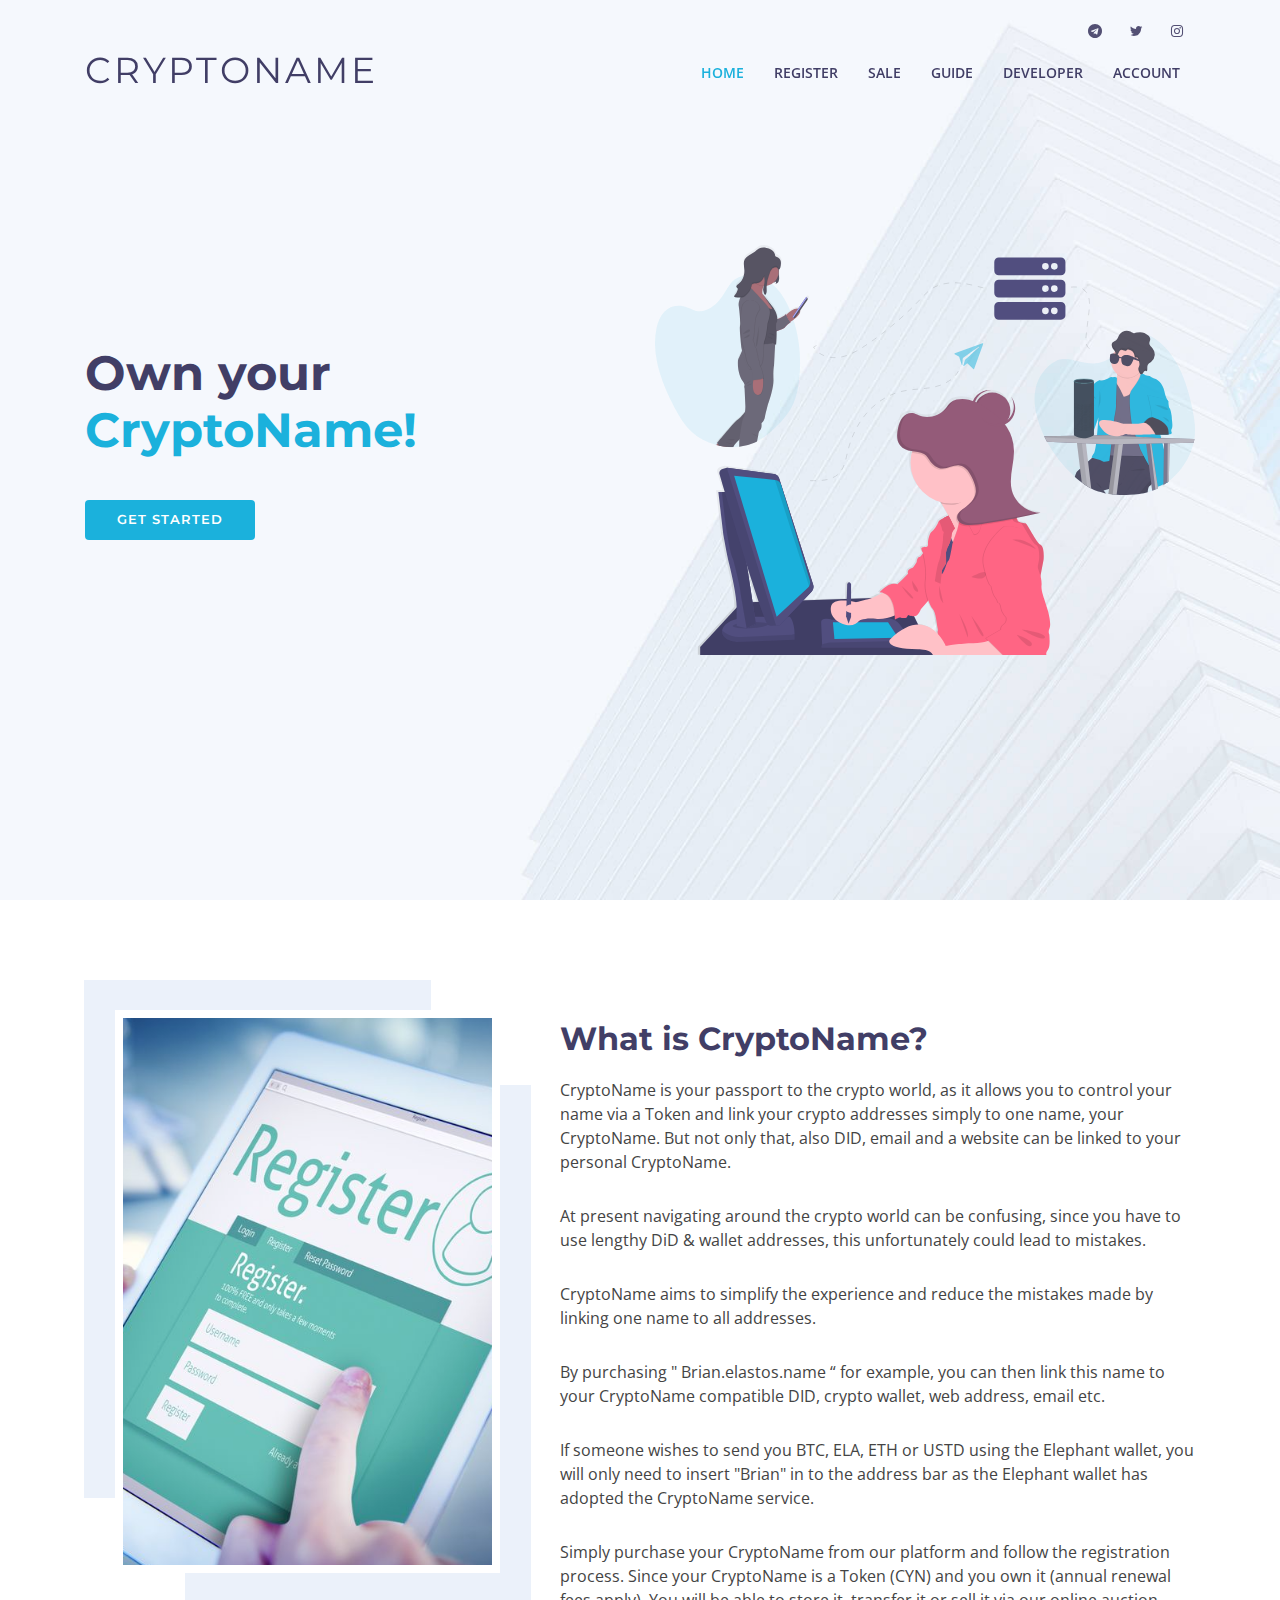
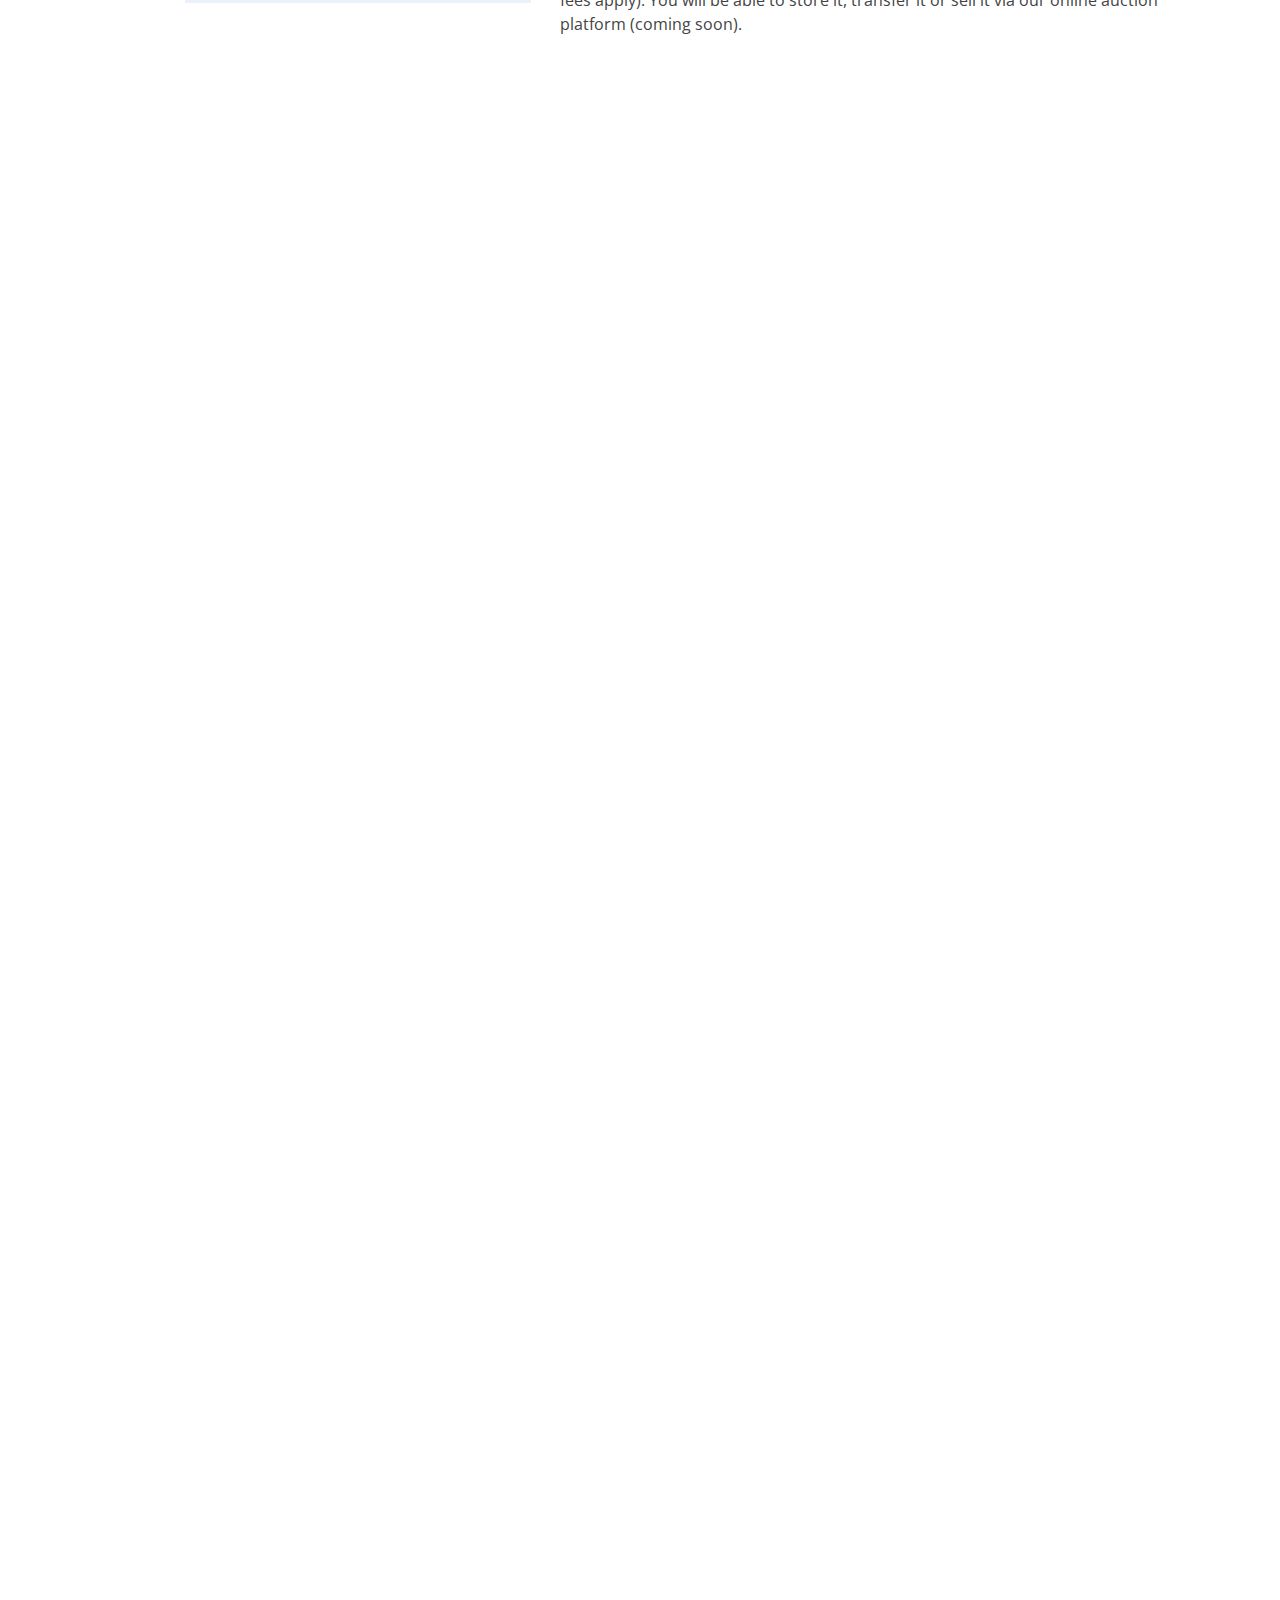
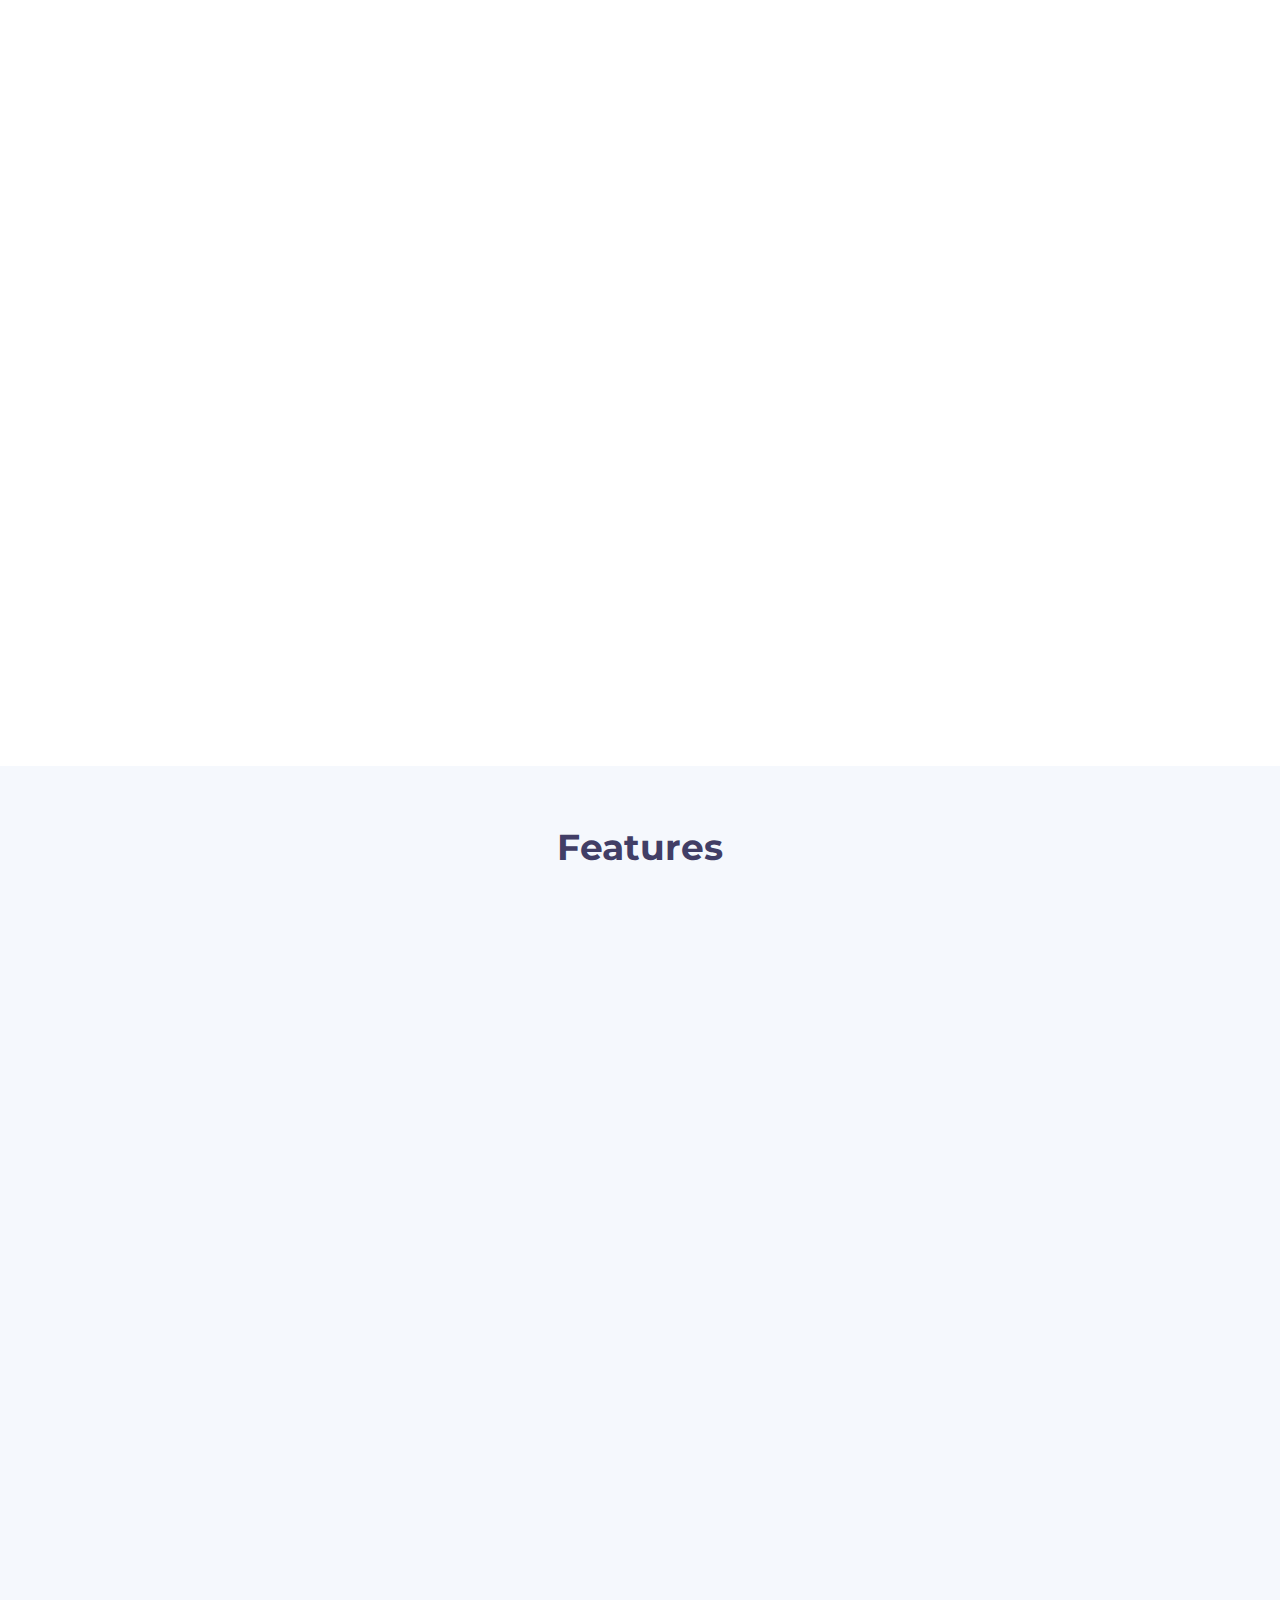
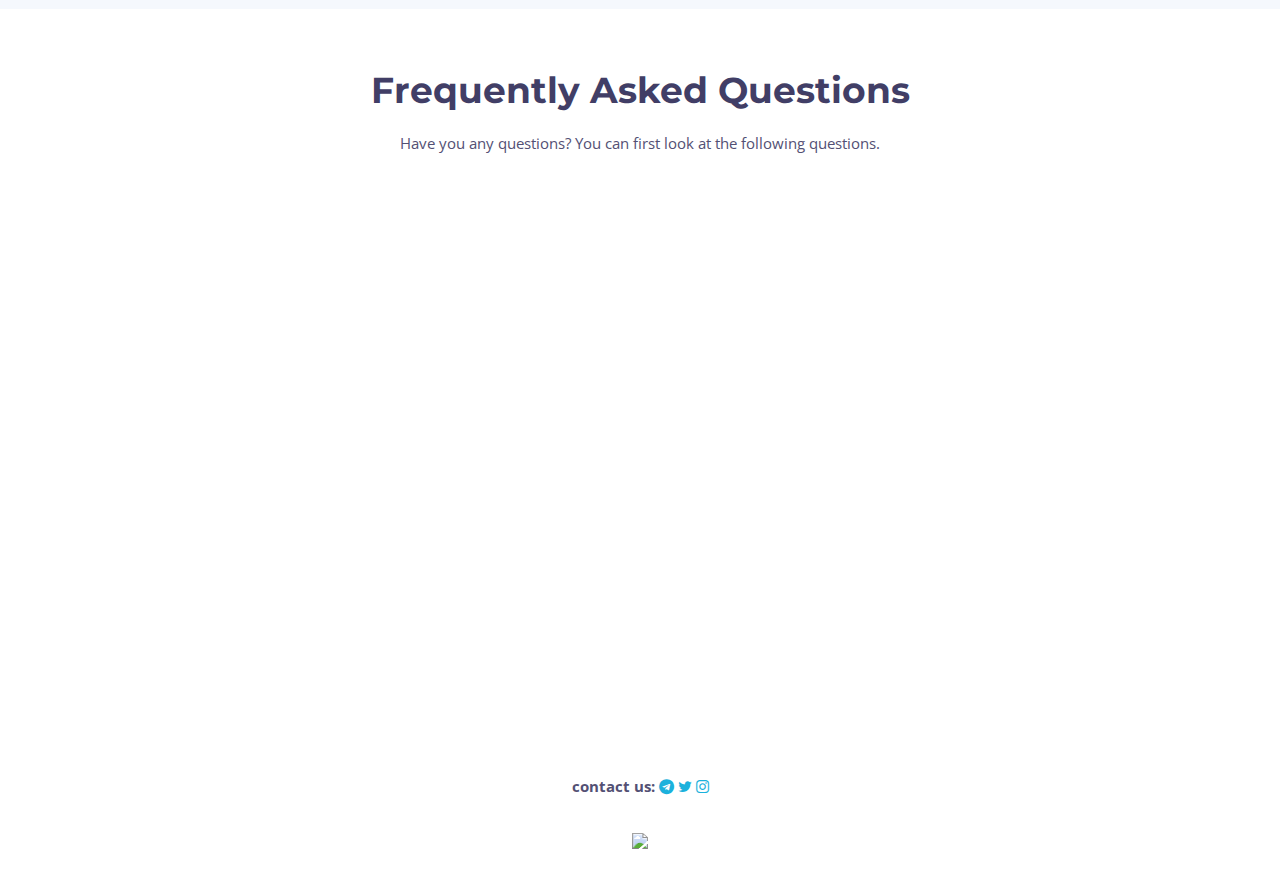
==== commit 548b1979: "update" ====
--- a/index.html
+++ b/index.html
@@ -122,7 +122,7 @@
                             <p>CryptoName aims to simplify the experience and reduce the mistakes made by linking 
 one name to all addresses.
 </p>
-                            <p>By purchasing " Brian.cryptoname.org “ for example, you can then link this name to your 
+                            <p>By purchasing " Brian.elastos.name “ for example, you can then link this name to your 
 CryptoName compatible DID, crypto wallet, web address, email etc.
 </p>
                             <p>If someone wishes to send you BTC, ELA, ETH or USTD using the Elephant wallet,
@@ -329,7 +329,7 @@
                     <div class="col-lg-6 wow fadeInUp pt-4 pt-lg-0 order-2 order-lg-1">
                         <h4>View and check your domain home page</h4>
                         <p>
-                            You can share your personal homepage https://YourName.cryptoname.org to your friends, and they can view your personal information here.
+                            You can share your personal homepage https://YourName.elastos.name to your friends, and they can view your personal information here.
                         </p>
                         <p>
                             Anyone who knows your name can also open this page directly to view your information.
@@ -514,7 +514,7 @@
             </div>
             <div class="copyright">
                 <div style="color:#7B7B7B">
-                    <img src="img/logo.png" style="height:32px">
+                    <a href="https://cryptoname.org"><img src="img/logo.png" style="height:32px"></a>
                 </div>
             </div>
         </div>
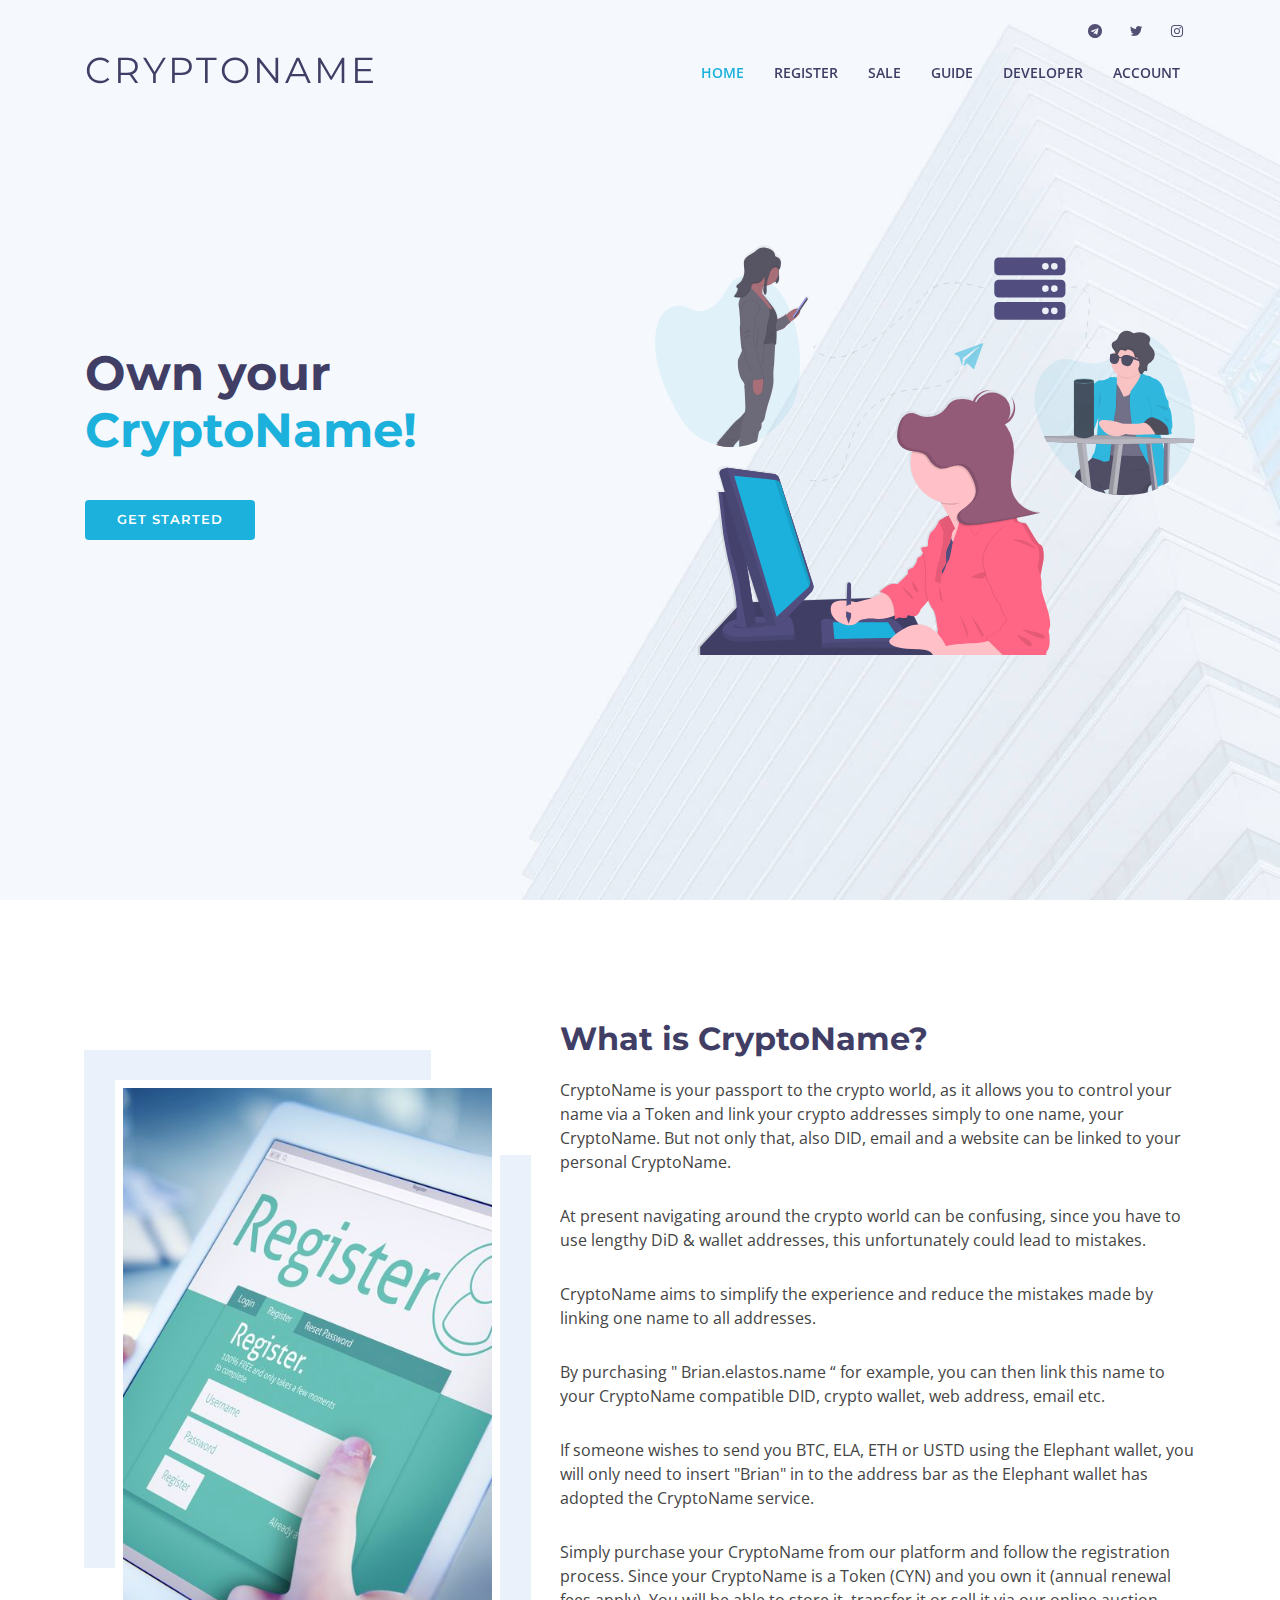
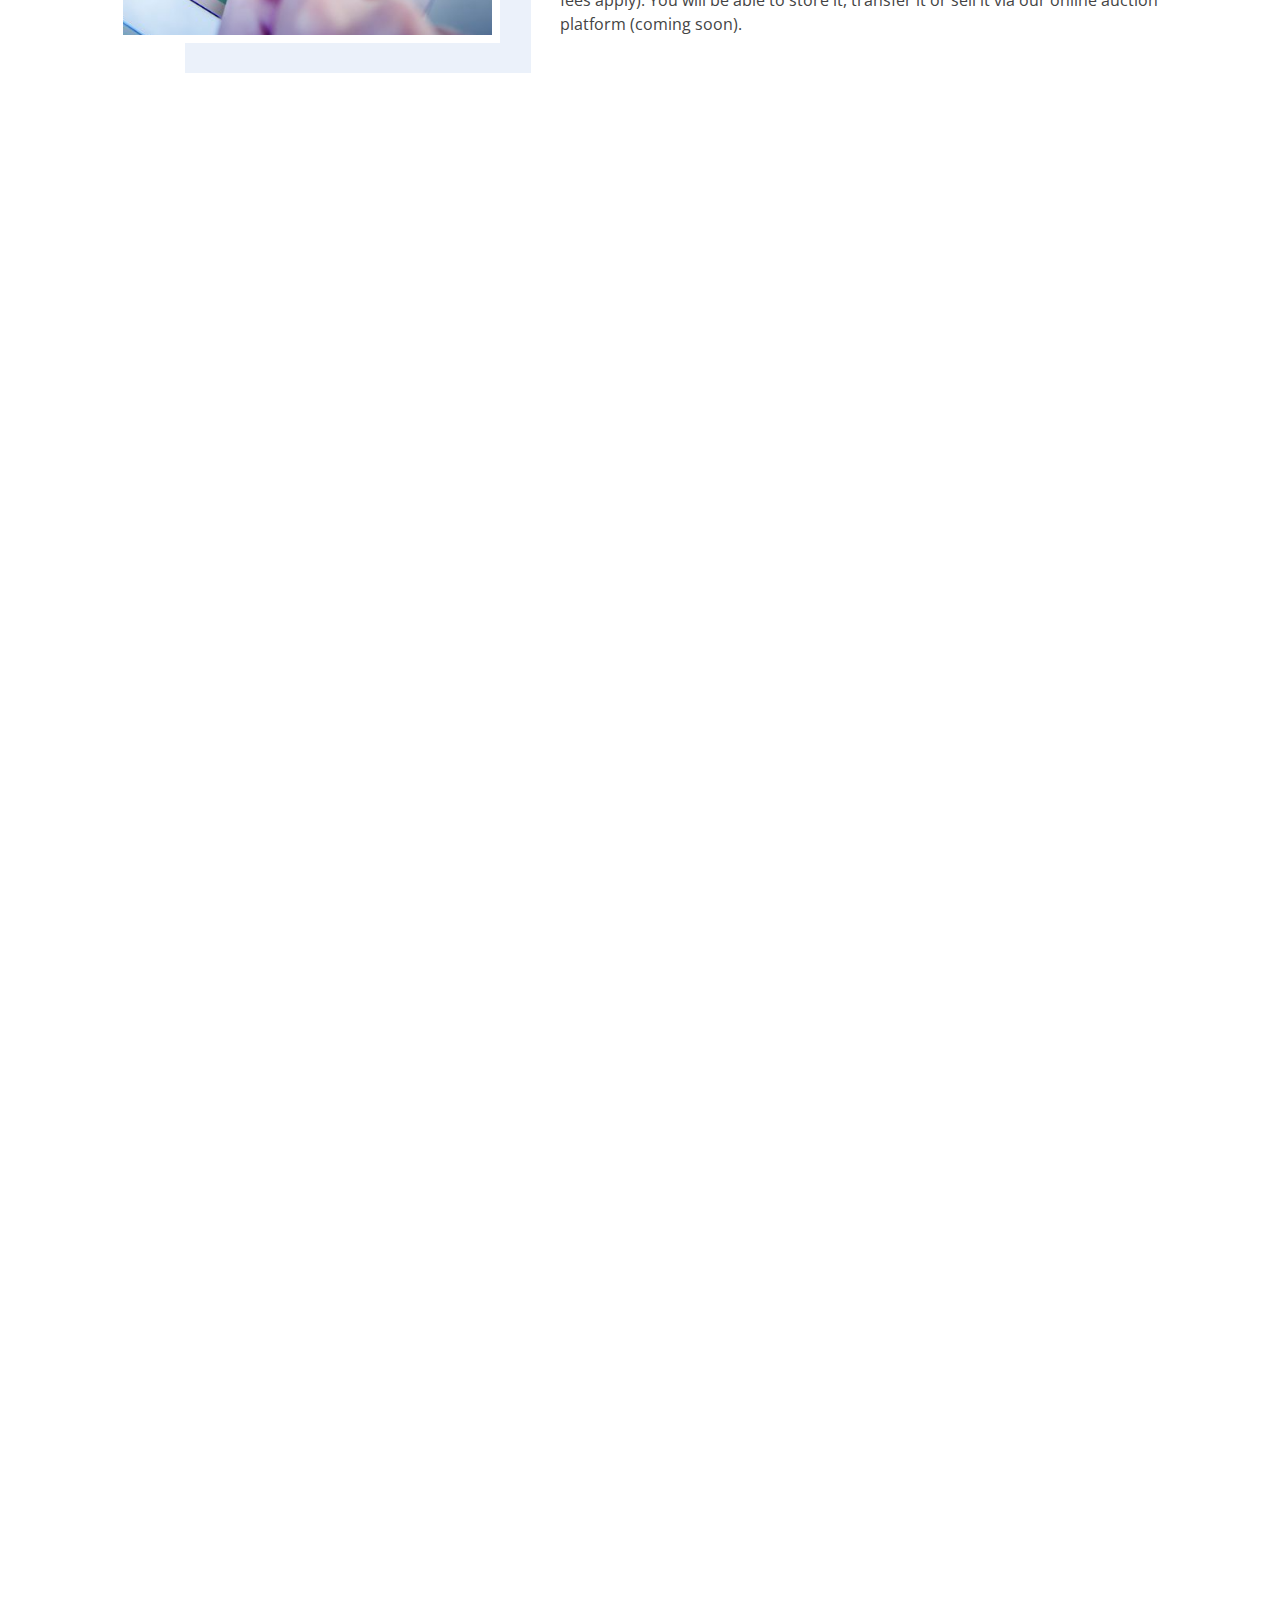
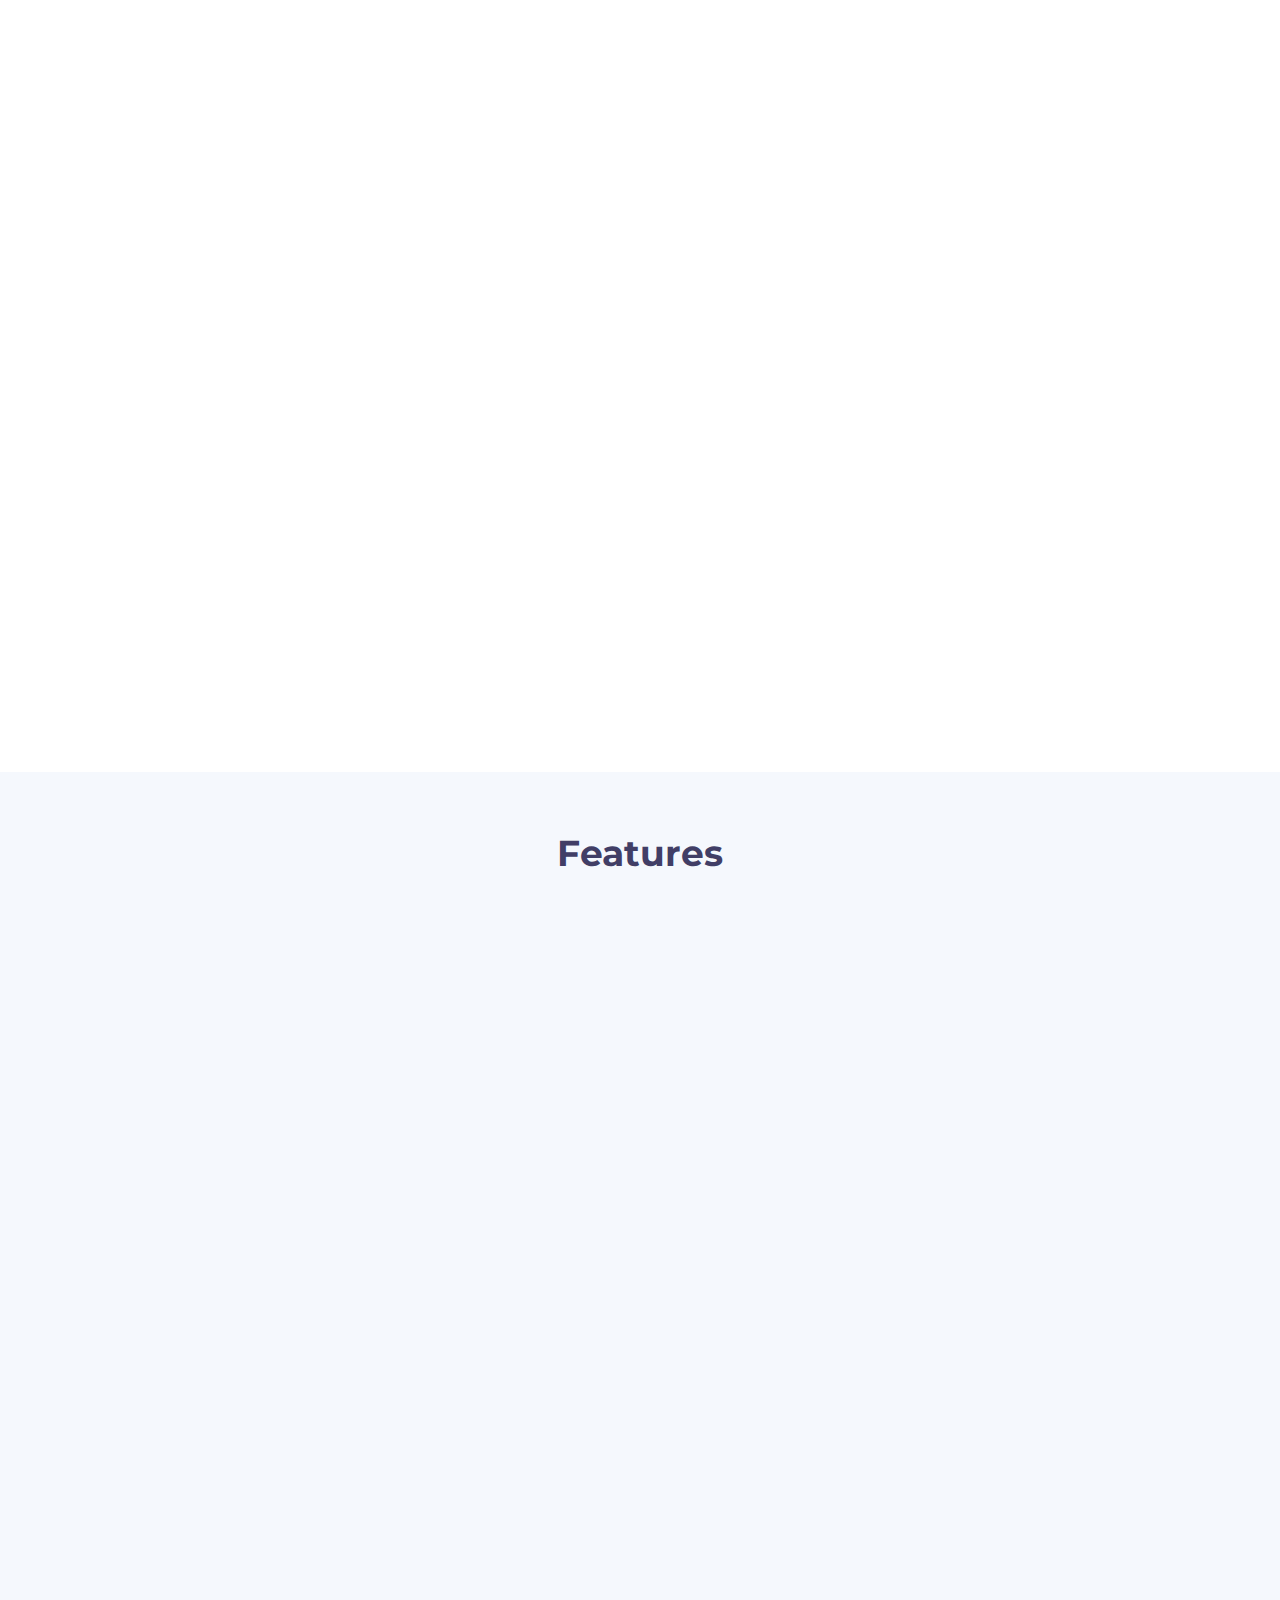
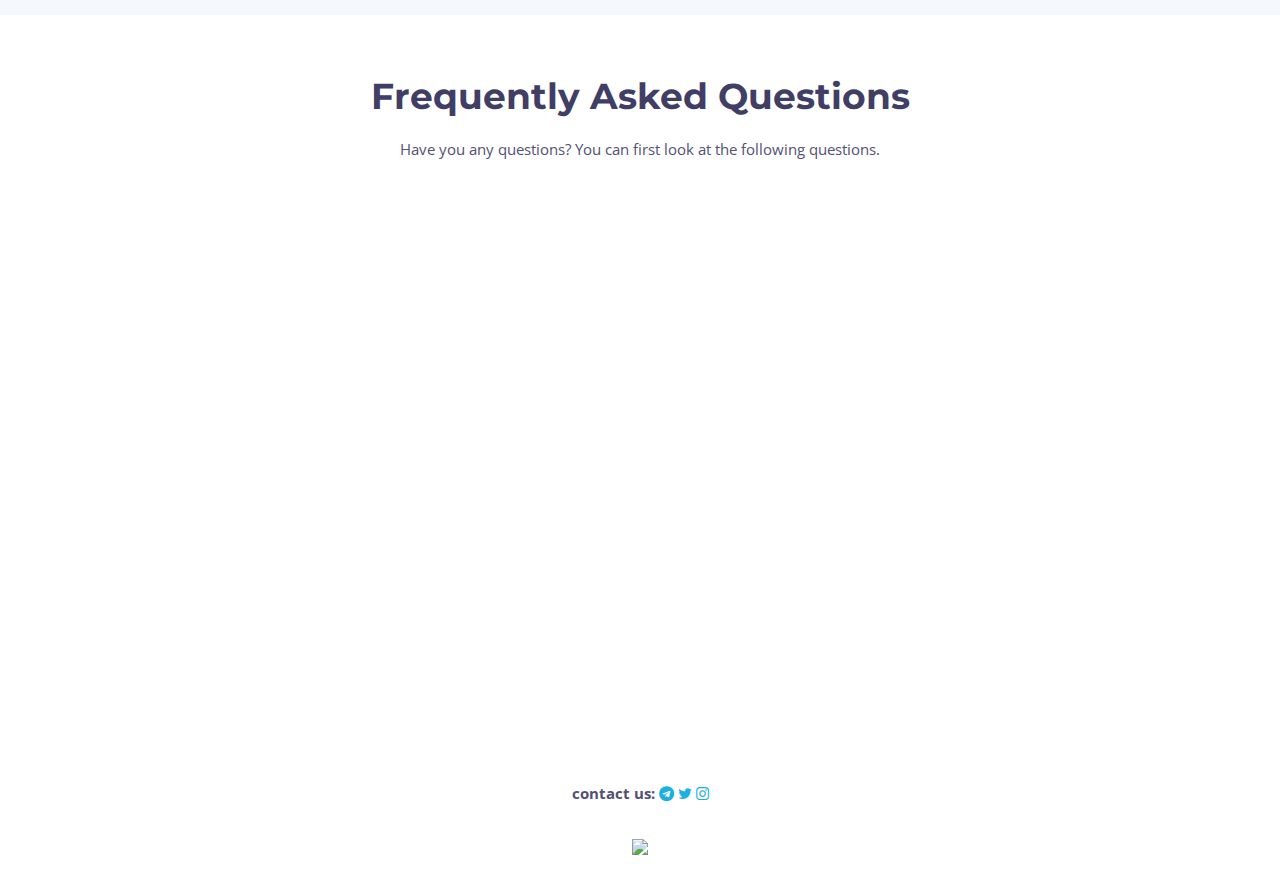
==== commit 76f9b1c5: "update" ====
--- a/index.html
+++ b/index.html
@@ -103,8 +103,8 @@
             <div class="container">
                 <div class="row">
 
-                    <div class="col-lg-5 col-md-6">
-                        <div class="about-img">
+                    <div class="col-lg-5 col-md-6 center-block">
+                        <div class="about-img" style="margin-top: 100px">
                             <img src="img/1.png" alt="">
                         </div>
                     </div>
@@ -275,7 +275,7 @@
                             <div class="features wow bounceInUp clearfix">
                                 <i class="fa" style="color: #f058dc;">-1-</i>
                                 <h4>Prepare your MetaMask wallet</h4>
-                                <p>This step requires importing the Elephant wallet mnemonics into MetaMask in order to set up the Elastos Ethereum sidechain. You can follow the walkthrough <a href="#">here</a>.</p>
+                                <p>This step requires importing the Elephant wallet mnemonics into MetaMask in order to set up the Elastos Ethereum sidechain. You can follow the walkthrough <a href="./guide.html">here</a>.</p>
                             </div>
 
                             <div class="features wow bounceInUp clearfix">
--- a/css/style.css
+++ b/css/style.css
@@ -1593,4 +1593,5 @@
     #footer .footer-top .social-links a {
         margin-bottom: 25px;
     }
-}+}
+
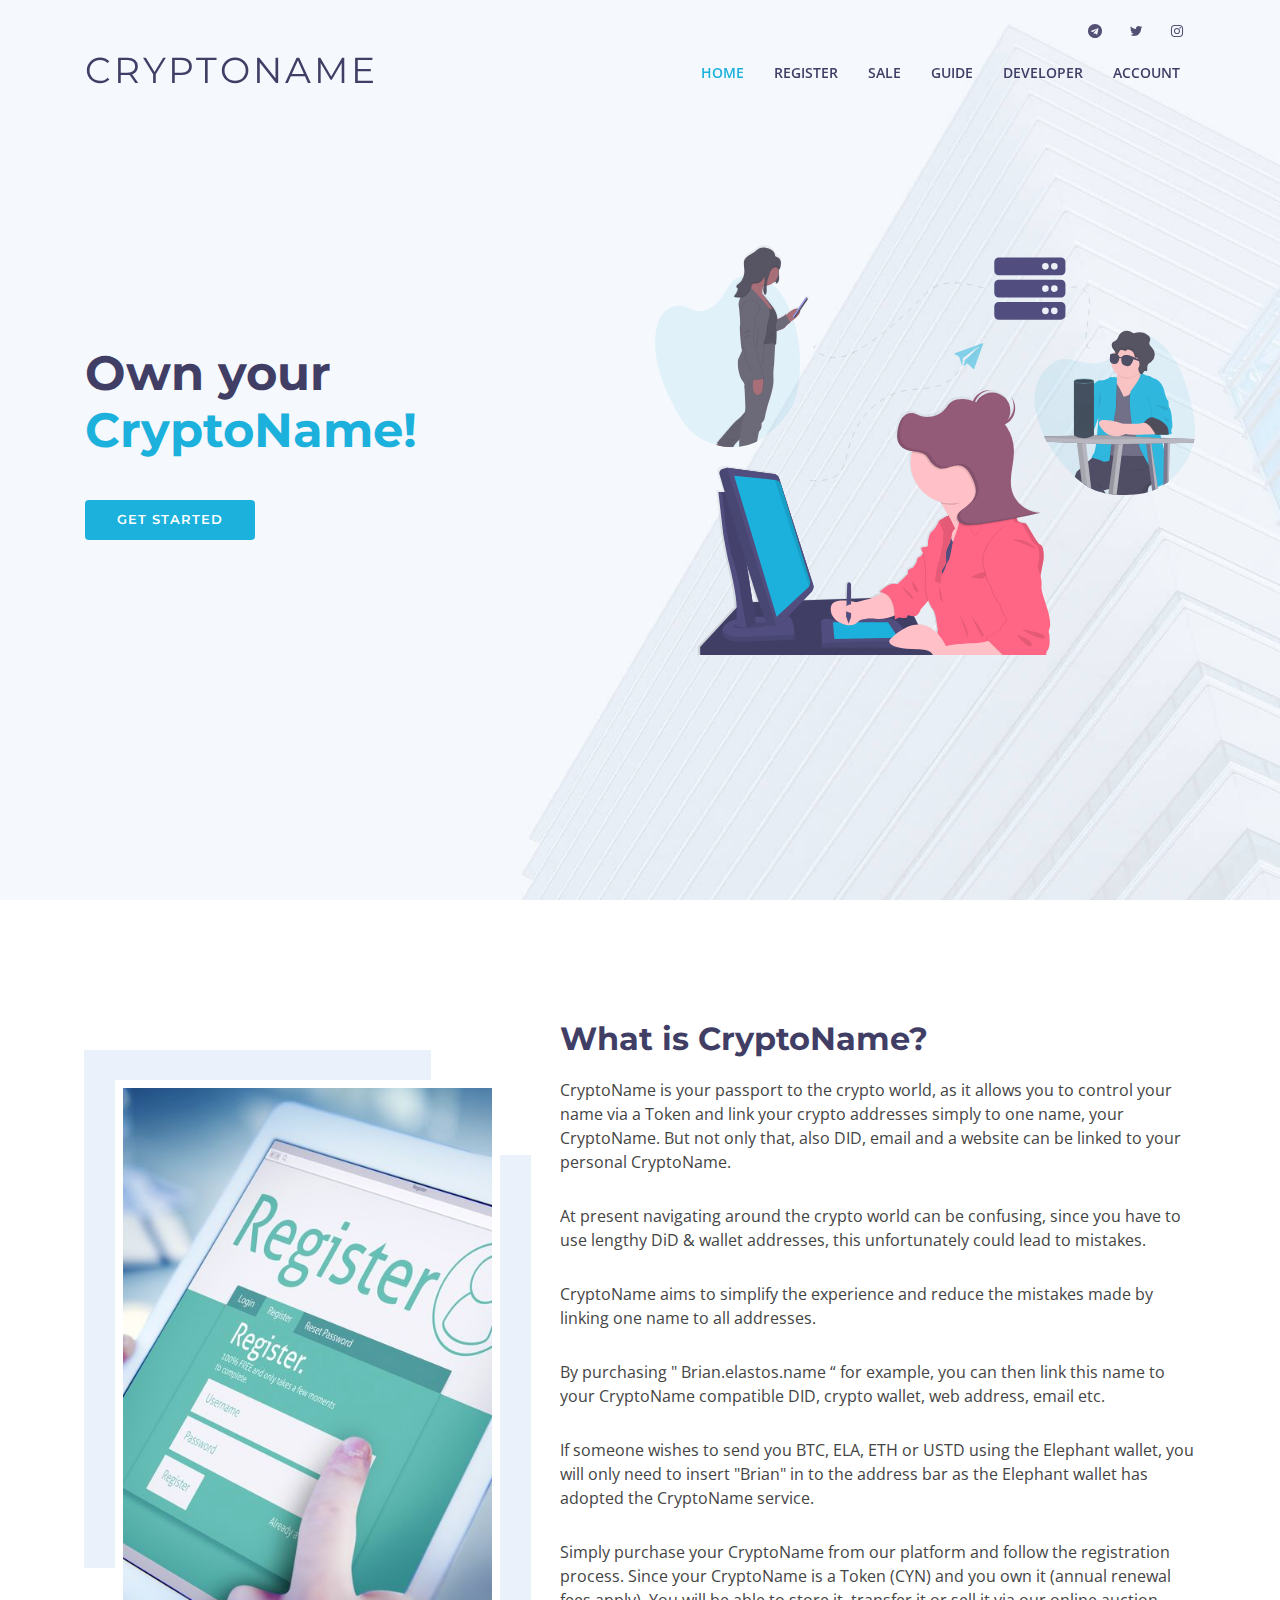
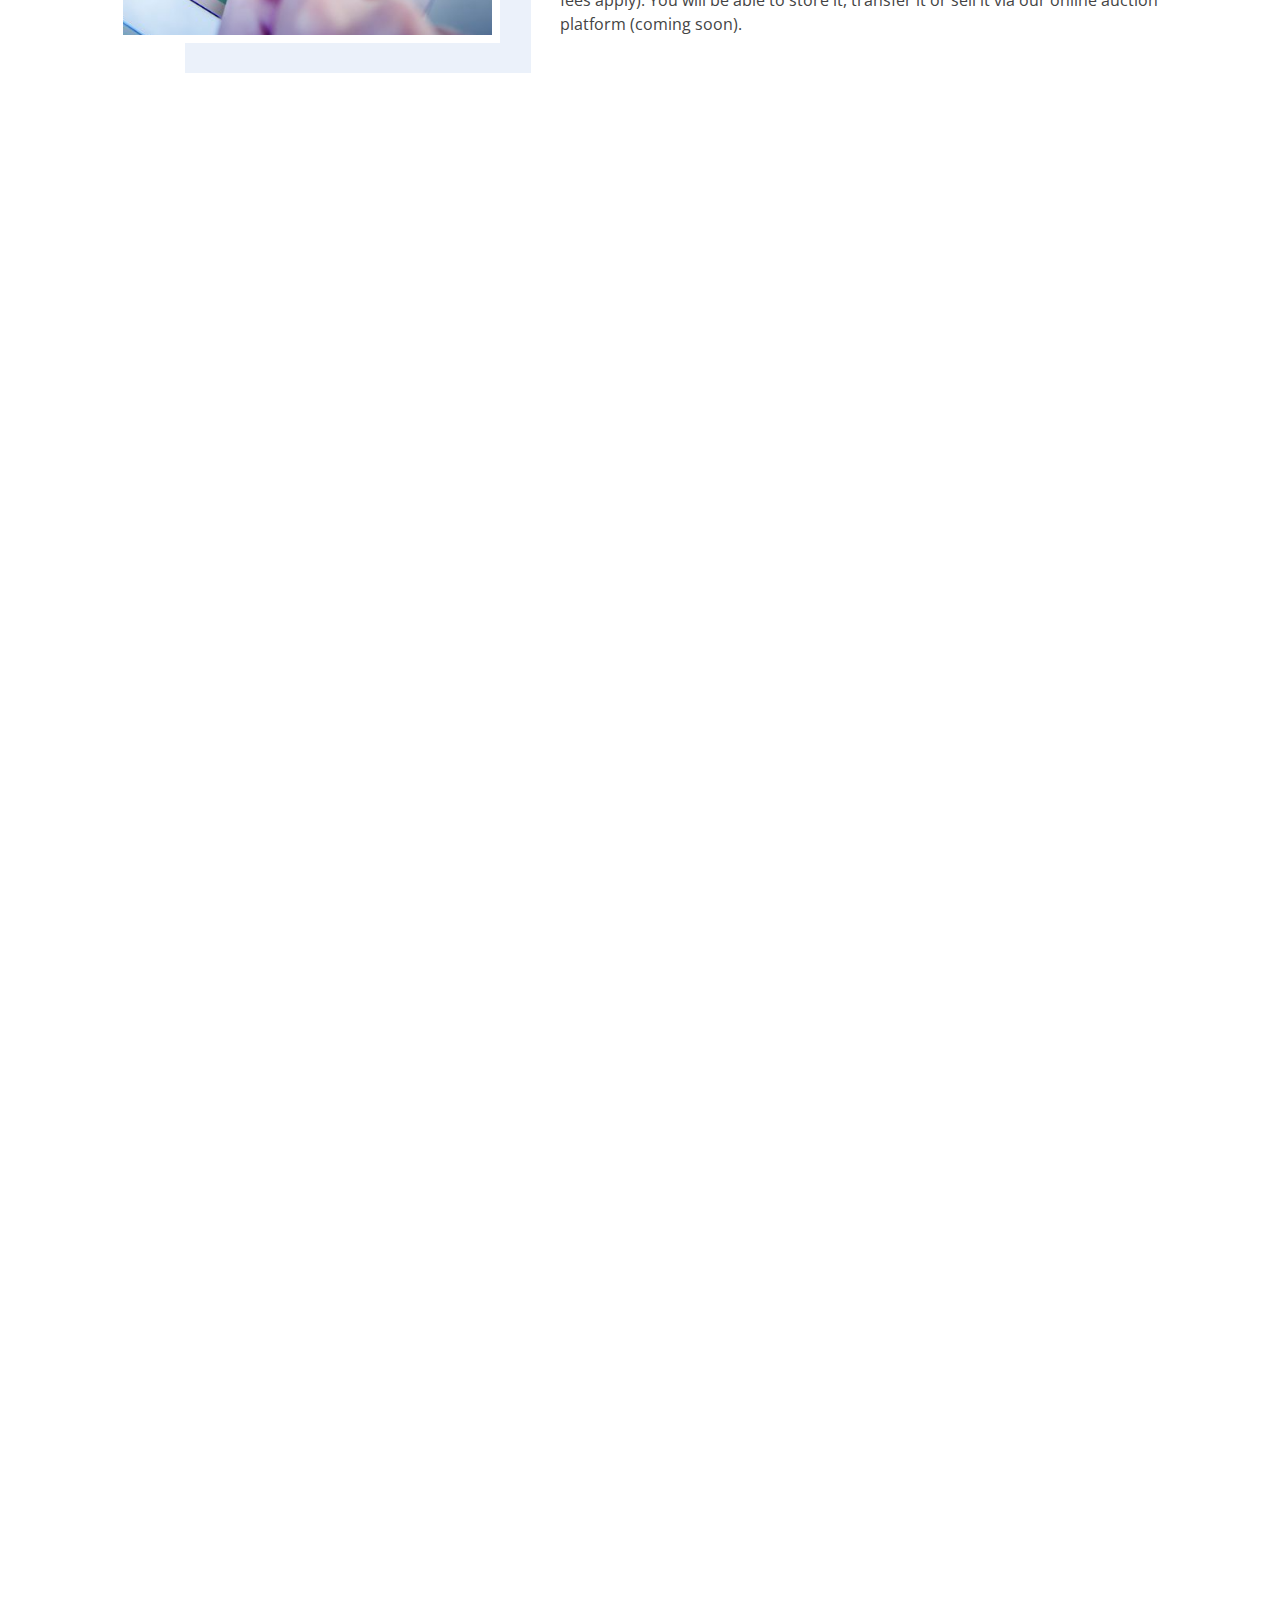
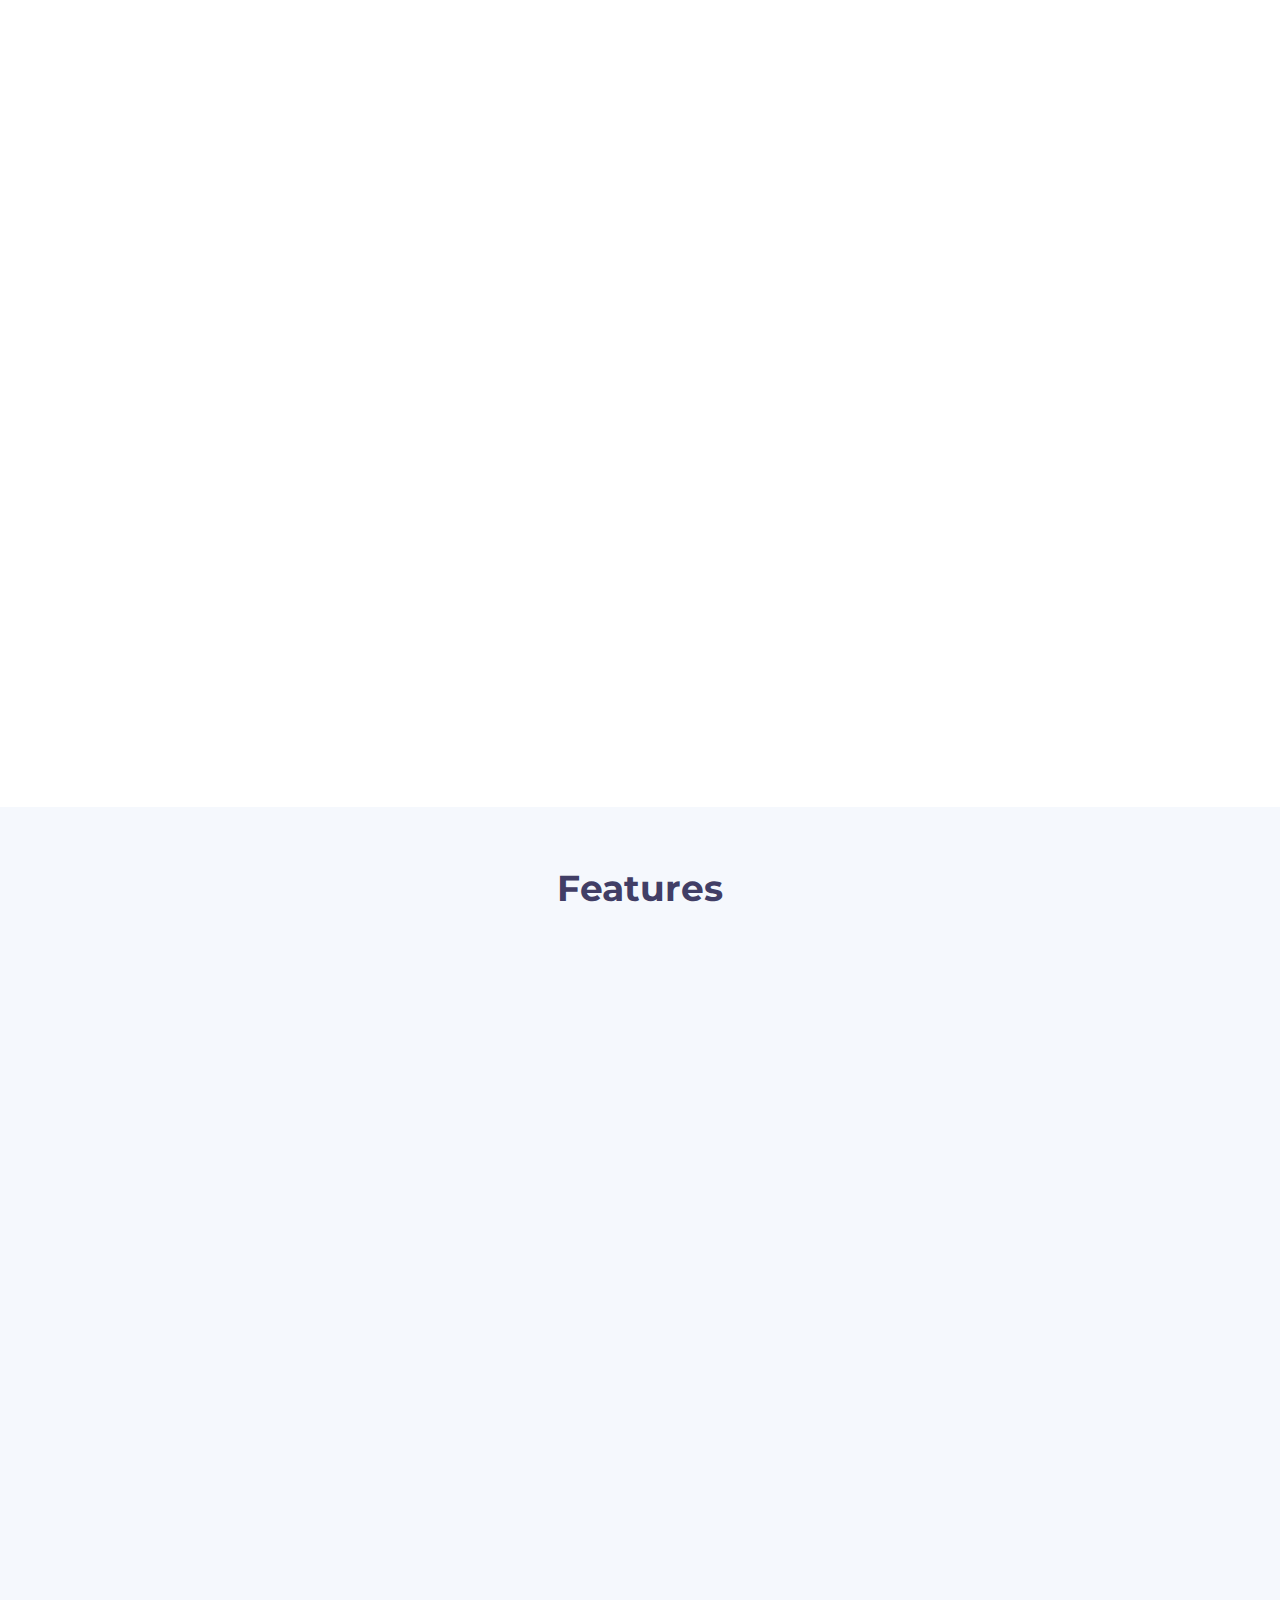
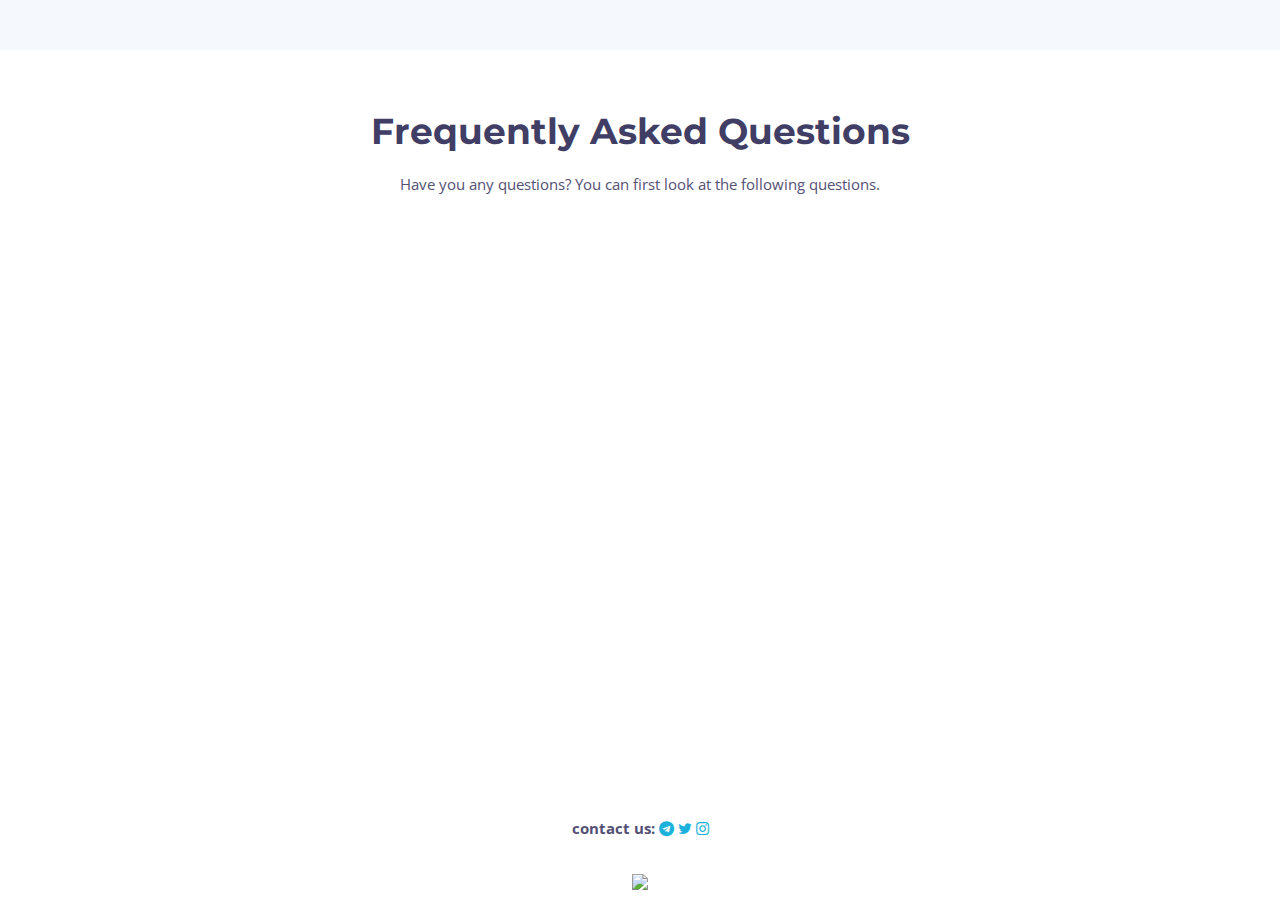
==== commit 39b37756: "update" ====
--- a/index.html
+++ b/index.html
@@ -170,6 +170,7 @@
                                     <li class="list-group-item">  Starting prices will be announced soon</li>
                                     <li class="list-group-item"> Will be sold via our auction platform </li>
                                     <li class="list-group-item">(coming soon)</li>
+                                    <li class="list-group-item">Annual renewal fee 10 ELA</li>
 
                                 </ul>
                                 <a href="./register.html" class="btn">Register</a>
@@ -196,12 +197,12 @@
                                 <ul class="list-group">
                                     <li class="list-group-item">3 letters</li>
                                     <li class="list-group-item">Starting at 10 ELA</li>
-                                  
-                                    <li class="list-group-item">Price increases by 0.01 ELA until 30 ELA
-
-</li>
- <li class="list-group-item">At 30 ELA it decreases by 0.01% back to 10 ELA 
-</li>
+                              
+                                    <li class="list-group-item">Price increases by 0.01 ELA until 30 ELA</li>
+                                    <li class="list-group-item">At 30 ELA it decreases by 0.01% back to 10 ELA</li>
+                                    
+                                    <li class="list-group-item">Annual renewal fee 3 ELA</li>
+
                                     
                                 </ul>
                                 <a href="./register.html" class="btn">Register</a>
@@ -229,6 +230,7 @@
                                     <li class="list-group-item">Starting at 2 ELA</li>
                                     <li class="list-group-item">Price increases by 0.001 ELA until 6 ELA </li>
                                     <li class="list-group-item">At 6 ELA it decreases by 0.01% back to 2 ELA</li>
+                                    <li class="list-group-item">Annual renewal fee 0.5 ELA</li>
                                 </ul>
                                 <a href="./register.html" class="btn">Register</a>
                             </div>
@@ -543,6 +545,15 @@
 
     <!-- Template Main Javascript File -->
     <script src="js/main.js"></script>
+    <script>
+    var _hmt = _hmt || [];
+    (function() {
+      var hm = document.createElement("script");
+      hm.src = "https://hm.baidu.com/hm.js?d965b0b0681dd5ed07c5305a42dcd6b9";
+      var s = document.getElementsByTagName("script")[0]; 
+      s.parentNode.insertBefore(hm, s);
+    })();
+    </script>
 
 </body>
 
